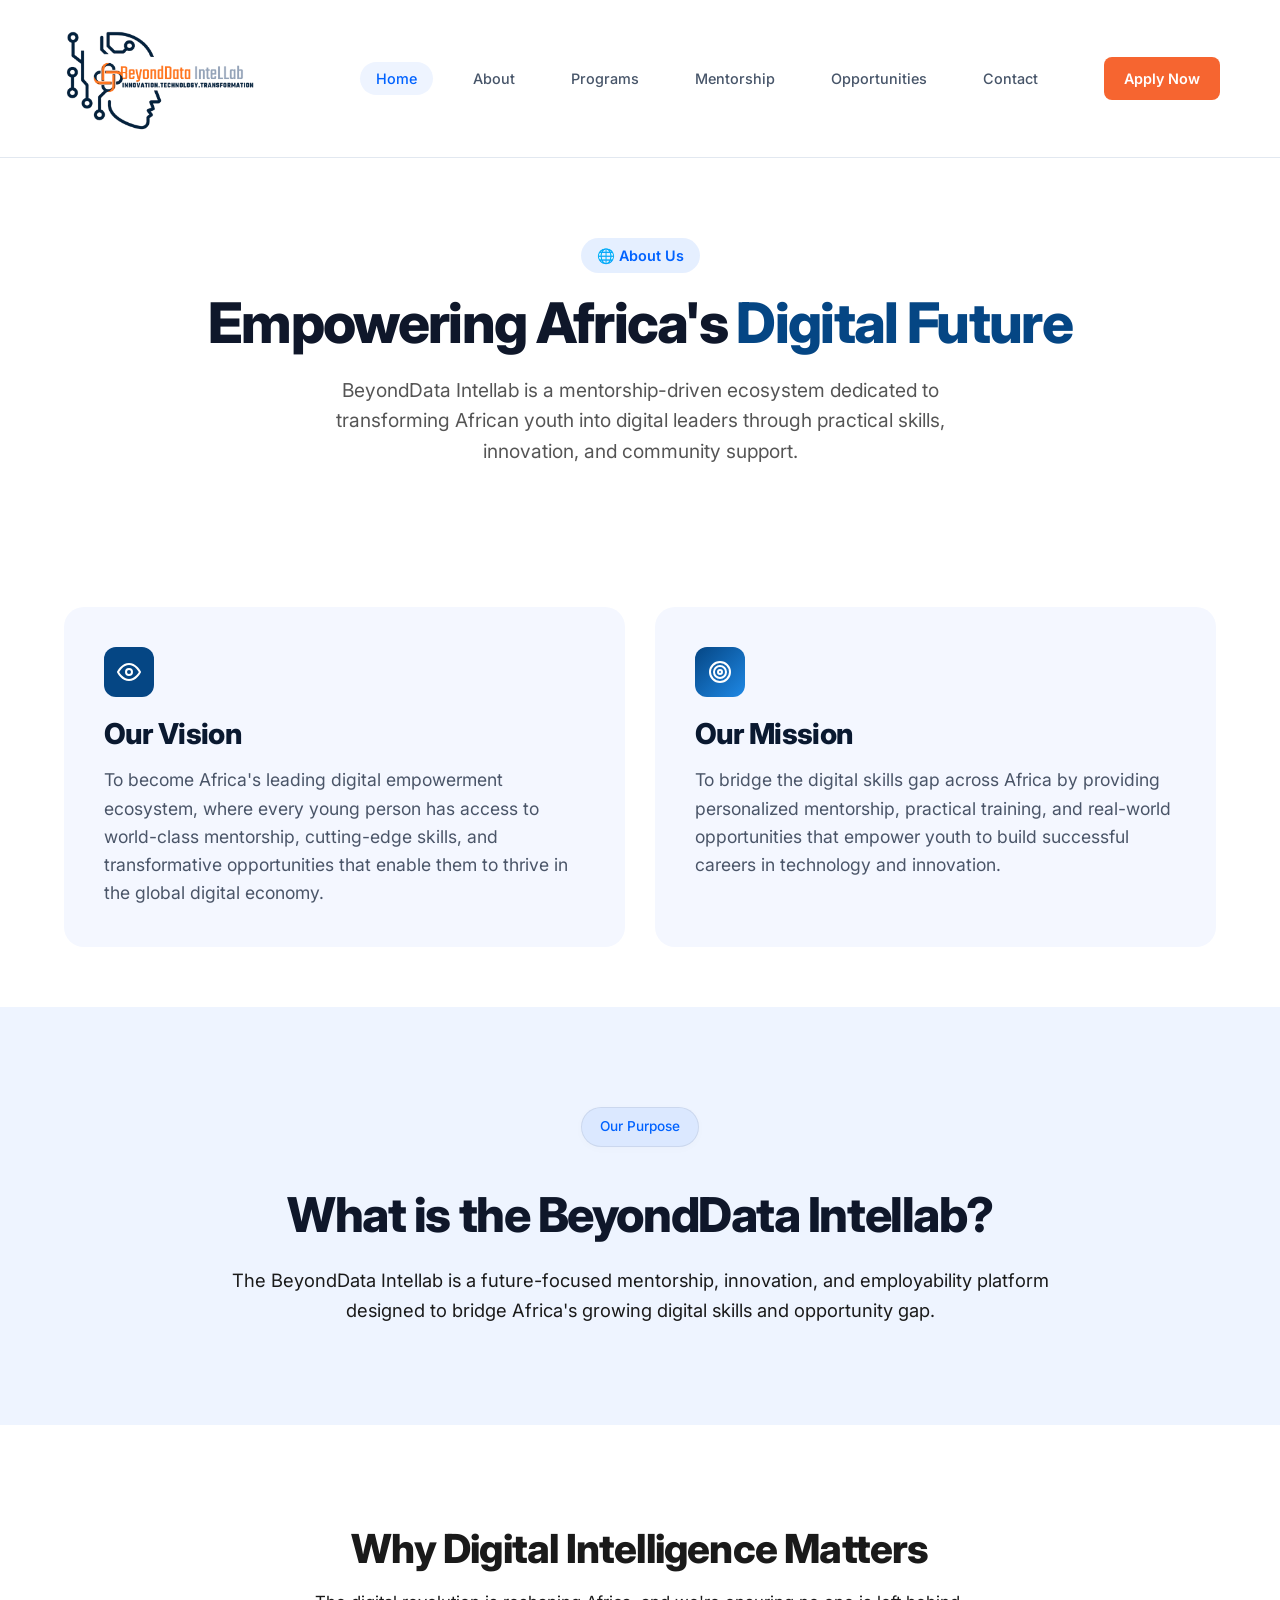
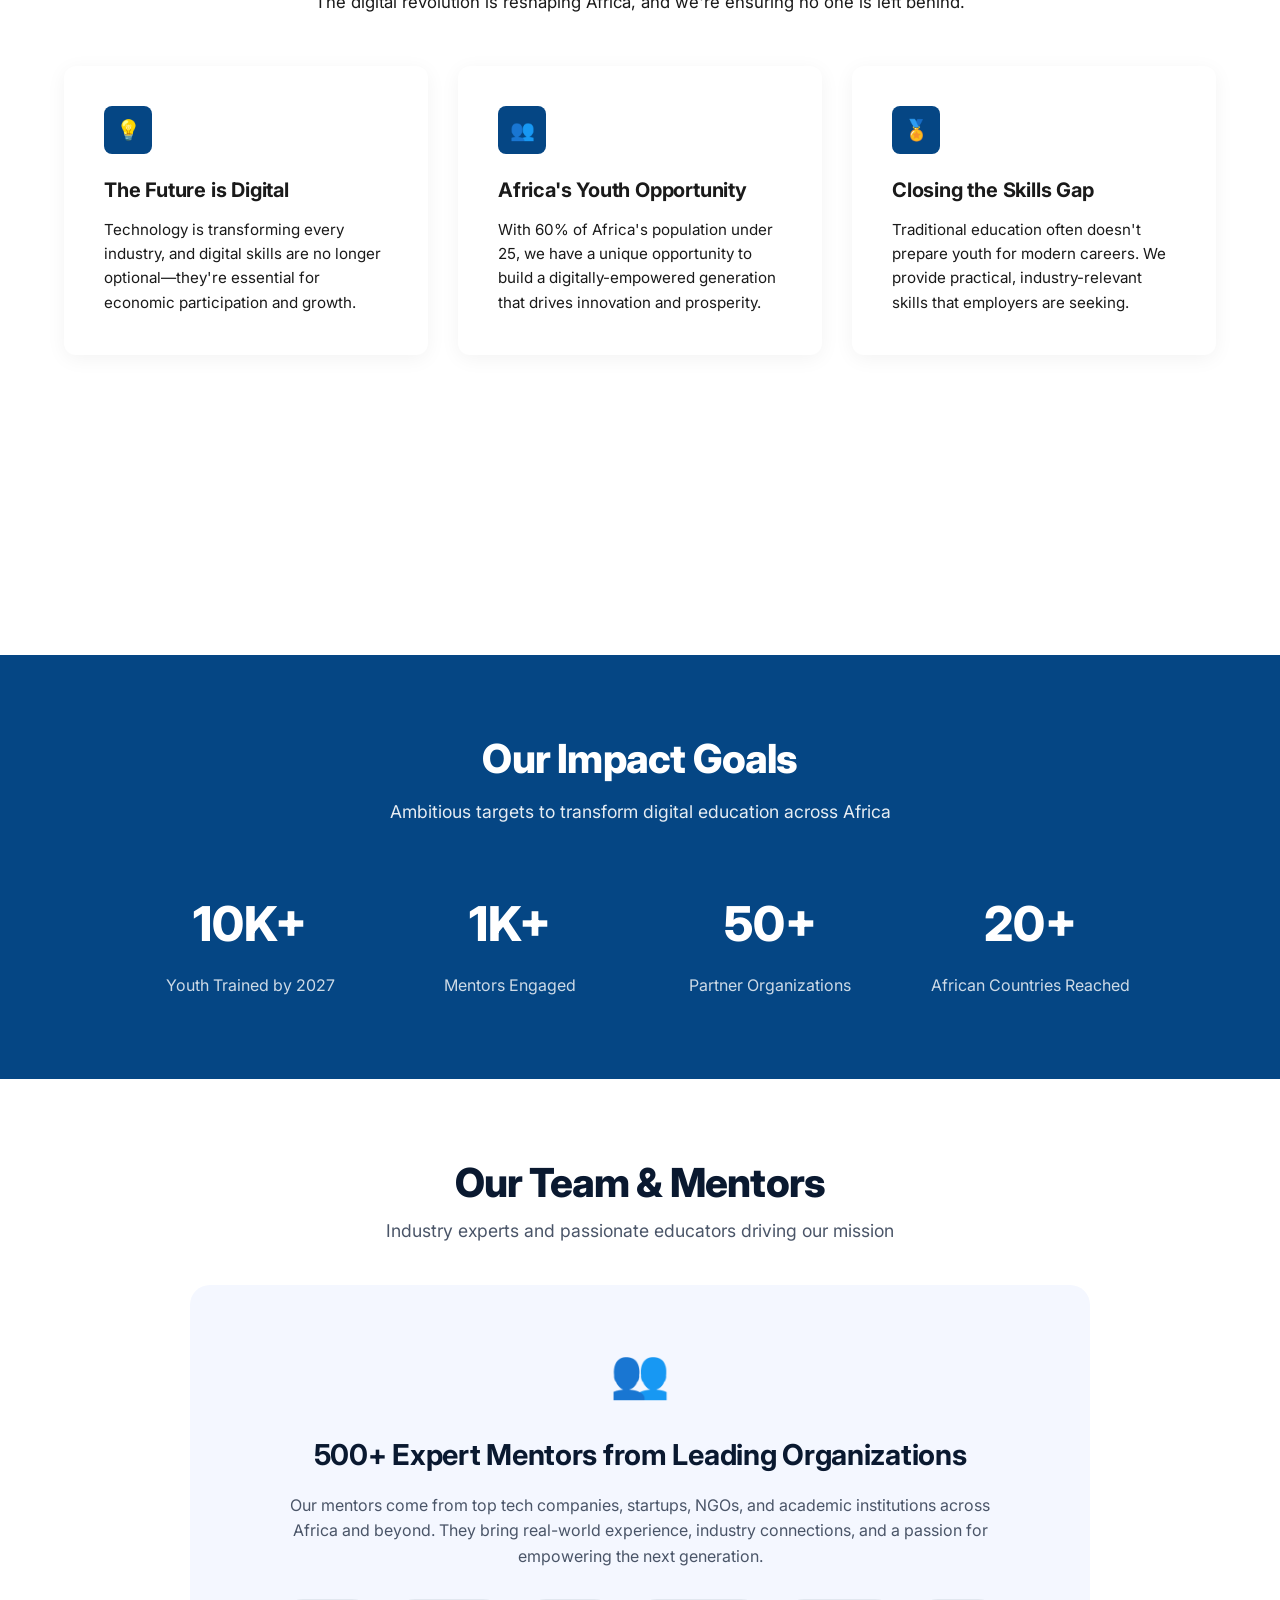
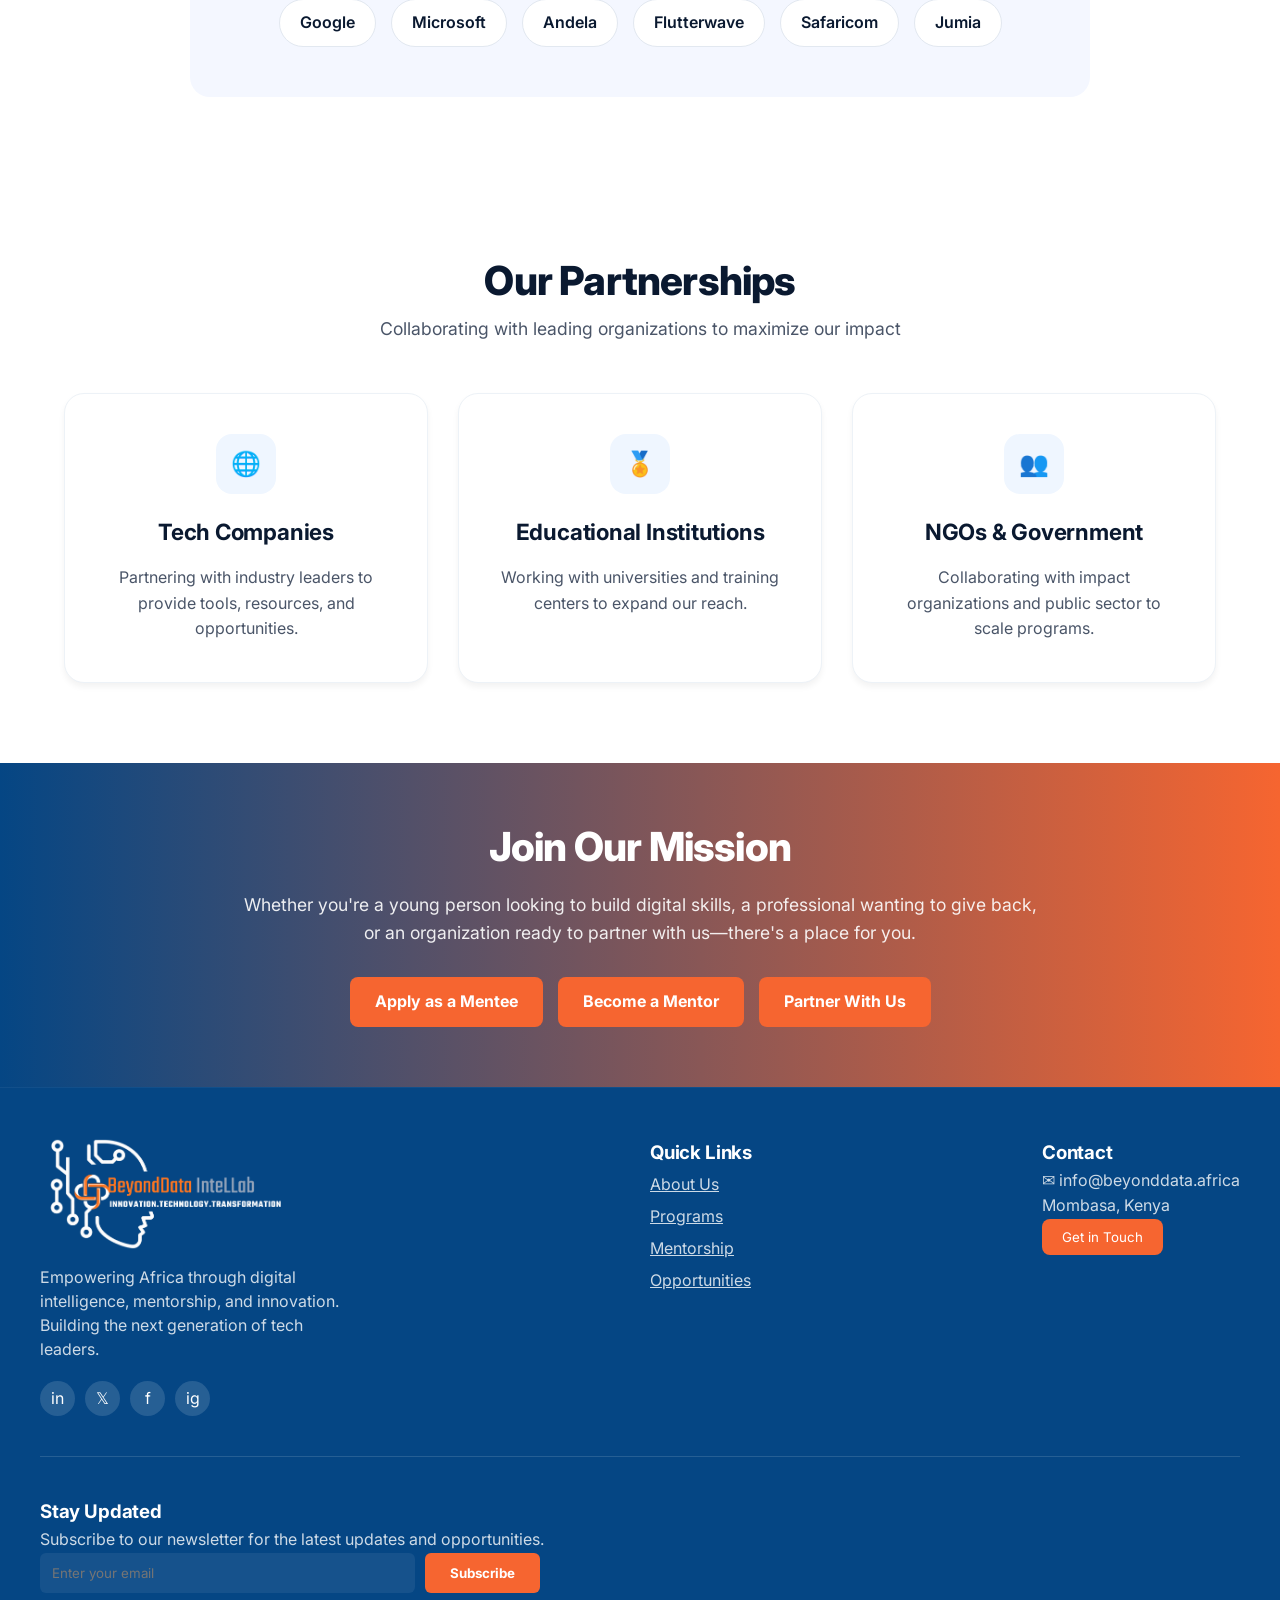
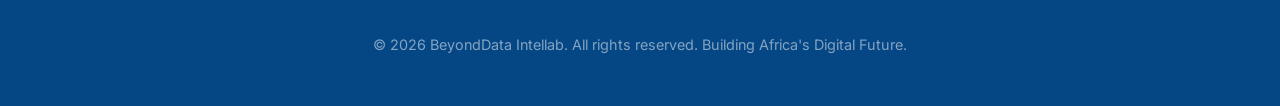
==== about.html @ 1d734f3d "Connecting the forms" ====
<!DOCTYPE html>
<html lang="en">
<head>
    <meta charset="UTF-8">
    <meta name="viewport" content="width=device-width, initial-scale=1.0">
    <title>About Us | BeyondData Intellab</title>
    <link href="https://fonts.googleapis.com/css2?family=Inter:wght@400;500;600;700;800&display=swap" rel="stylesheet">
    <link rel="stylesheet" href="styles.css" class="css">
    <style>
        /* ===== RESET ===== */
        *, *::before, *::after { box-sizing: border-box; }

        /* ===== NAVBAR ===== */
        .navbar {
            position: sticky;
            top: 0;
            z-index: 100;
            background: #fff;
            border-bottom: 1px solid #E2E8F0;
            padding: 16px 0;
        }
        .nav-container {
            display: flex;
            align-items: center;
            justify-content: space-between;
            gap: 16px;
            max-width: 1200px;
            margin: 0 auto;
            padding: 0 20px;
        }
        
        .nav-links {
            display: flex;
            list-style: none;
            gap: 24px;
            align-items: center;
            margin: 0;
            padding: 0;
        }
        .nav-links a {
            color: #475569;
            font-size: 0.9rem;
            font-weight: 500;
            text-decoration: none;
        }
        .nav-links a:hover, .nav-links a.active { color: #0062FF; }
        .btn-nav-apply {
            background: linear-gradient(to right, #ff7e5f, #feb47b);
            color: #fff;
            padding: 10px 20px;
            border-radius: 8px;
            font-weight: 600;
            font-size: 0.9rem;
            white-space: nowrap;
            text-decoration: none;
            flex-shrink: 0;
        }

        /* Hamburger */
        .hamburger {
            display: none;
            flex-direction: column;
            gap: 5px;
            cursor: pointer;
            background: none;
            border: none;
            padding: 4px;
        }
        .hamburger span {
            display: block;
            width: 24px;
            height: 2px;
            background: #0F172A;
            border-radius: 2px;
        }
        .mobile-menu {
            display: none;
            flex-direction: column;
            background: #fff;
            border-top: 1px solid #E2E8F0;
            padding: 16px 20px;
        }
        .mobile-menu.open { display: flex; }
        .mobile-menu a {
            color: #475569;
            font-size: 0.95rem;
            font-weight: 500;
            padding: 12px 0;
            border-bottom: 1px solid #F1F5F9;
            text-decoration: none;
        }
        .mobile-menu .mobile-apply {
            background: linear-gradient(to right, #ff7e5f, #feb47b);
            color: #fff;
            text-align: center;
            padding: 12px;
            border-radius: 8px;
            font-weight: 700;
            margin-top: 12px;
            border-bottom: none;
        }

        /* ===== NEWSLETTER ===== */
        .newsletter-row {
            display: flex;
            gap: 10px;
            max-width: 500px;
        }
        .newsletter-row input {
            flex: 1;
            padding: 12px;
            border-radius: 6px;
            border: none;
            background: #ffffff11;
            color: white;
            min-width: 0;
        }
        .newsletter-row button {
            background: linear-gradient(to right, #ff7e5f, #feb47b);
            border: none;
            padding: 12px 25px;
            border-radius: 6px;
            color: white;
            font-weight: bold;
            cursor: pointer;
            white-space: nowrap;
        }

        /* ===== CTA BUTTONS ===== */
        .cta-buttons {
            display: flex;
            justify-content: center;
            gap: 15px;
            flex-wrap: wrap;
        }
        .cta-buttons a {
            padding: 12px 25px;
            border-radius: 8px;
            text-decoration: none;
            font-weight: bold;
        }

        /* ===== PARTNER TAGS ===== */
        .partner-tags {
            display: flex;
            flex-wrap: wrap;
            gap: 15px;
            justify-content: center;
        }

        /* ===== RESPONSIVE ===== */
        @media (max-width: 768px) {
            /* Nav */
            .nav-links { display: none; }
            .btn-nav-apply { display: none; }
            .hamburger { display: flex; }

            /* Hero */
            section[style*="padding: 80px 20px"] {
                padding: 48px 20px !important;
            }

            /* Vision/Mission grid */
            .vm-grid {
                grid-template-columns: 1fr !important;
            }

            /* Why cards grid */
            .why-grid {
                grid-template-columns: 1fr !important;
            }

            /* Impact grid */
            .impact-grid {
                grid-template-columns: 1fr 1fr !important;
                gap: 24px !important;
            }

            /* Partnership grid */
            .partner-grid {
                grid-template-columns: 1fr !important;
            }

            /* CTA buttons */
            .cta-buttons {
                flex-direction: column;
                align-items: center;
            }
            .cta-buttons a {
                width: 100%;
                max-width: 300px;
                text-align: center;
            }

            /* Newsletter */
            .newsletter-row {
                flex-direction: column;
                max-width: 100%;
            }
            .newsletter-row input,
            .newsletter-row button {
                width: 100%;
            }

            /* Footer */
            .footer-inner {
                flex-direction: column !important;
            }

            /* Impact goal numbers */
            .impact-number {
                font-size: 2.2rem !important;
            }

            /* Section headings */
            h2.impact-heading {
                font-size: 2rem !important;
            }
        }

        @media (max-width: 480px) {
            .impact-grid {
                grid-template-columns: 1fr 1fr !important;
            }
            .impact-number {
                font-size: 1.8rem !important;
            }
        }
    </style>
</head>
<body style="font-family: 'Inter', sans-serif; margin: 0; color: #1a1a1a; background-color: #ffffff;">

    <nav class="navbar">
        <div class="nav-container">
            <a href="#" class="logo-block">
                <div class="logo-icon">
    <img src="Beyonddata intellab logo-Photoroom.png" alt="BeyondData Intellab Logo">
  </div>
            </a>
            <ul class="nav-links">
                <li><a href="index.html" class="active">Home</a></li>
                <li><a href="about.html">About</a></li>
                <li><a href="programs.html">Programs</a></li>
                <li><a href="mentorship.html">Mentorship</a></li>
                <li><a href="opportunities.html">Opportunities</a></li>
                <li><a href="contact.html">Contact</a></li>
            </ul>
            <a href="application.html" class="btn-nav-apply" style="background:#f66530">Apply Now</a>
            <button class="hamburger" id="hamburger" aria-label="Toggle menu">
                <span></span><span></span><span></span>
            </button>
        </div>
        <div class="mobile-menu" id="mobileMenu">
            <a href="index.html">Home</a>
            <a href="about.html">About</a>
            <a href="programs.html">Programs</a>
            <a href="mentorship.html">Mentorship</a>
            <a href="opportunities.html">Opportunities</a>
            <a href="contact.html">Contact</a>
            <a href="application.html" class="mobile-apply " style="background: #f66530; color: #FFFFFF;">Apply Now</a>
        </div>
    </nav>

    <section style="text-align: center; padding: 80px 20px; background: #ffffff;">
        <div style="display: inline-block; background: rgba(0, 98, 255, 0.1); color: #0062ff; padding: 6px 16px; border-radius: 50px; font-size: 0.9rem; font-weight: 600; margin-bottom: 20px;">
            🌐 About Us
        </div>  
        <h1 style="font-size: clamp(2.5rem, 6vw, 3.5rem); font-weight: 800; margin: 0 auto 20px auto; max-width: 900px; line-height: 1.1;">
            Empowering Africa's <span style="color: #054684;">Digital Future</span>
        </h1>
        <p style="max-width: 700px; margin: 0 auto; font-size: 1.2rem; color: #555; line-height: 1.6;">
            BeyondData Intellab is a mentorship-driven ecosystem dedicated to transforming African youth into digital leaders through practical skills, innovation, and community support.
        </p>
    </section>

    <section style="padding: 60px 5%; background-color: #ffffff;">
        <div class="vm-grid" style="display: grid; grid-template-columns: repeat(auto-fit, minmax(300px, 1fr)); gap: 30px; max-width: 1200px; margin: 0 auto;">
            
            <div style="background-color: #f4f7ff; padding: 40px; border-radius: 20px;">
                <div style="background-color: #054684; width: 50px; height: 50px; border-radius: 12px; display: flex; align-items: center; justify-content: center; margin-bottom: 20px;">
                    <svg width="24" height="24" viewBox="0 0 24 24" fill="none" stroke="white" stroke-width="2" stroke-linecap="round" stroke-linejoin="round"><path d="M1 12s4-8 11-8 11 8 11 8-4 8-11 8-11-8-11-8z"></path><circle cx="12" cy="12" r="3"></circle></svg>
                </div>
                <h2 style="font-size: 1.8rem; margin-bottom: 15px; color: #0a1930;">Our Vision</h2>
                <p style="color: #4a5568; line-height: 1.6; font-size: 1.1rem;">
                    To become Africa's leading digital empowerment ecosystem, where every young person has access to world-class mentorship, cutting-edge skills, and transformative opportunities that enable them to thrive in the global digital economy.
                </p>
            </div>

            <div style="background-color: #f4f7ff; padding: 40px; border-radius: 20px;">
                <div style="background: linear-gradient(135deg, #054684, #1e88e5); width: 50px; height: 50px; border-radius: 12px; display: flex; align-items: center; justify-content: center; margin-bottom: 20px;">
                    <svg width="24" height="24" viewBox="0 0 24 24" fill="none" stroke="white" stroke-width="2" stroke-linecap="round" stroke-linejoin="round"><circle cx="12" cy="12" r="10"></circle><circle cx="12" cy="12" r="6"></circle><circle cx="12" cy="12" r="2"></circle></svg>
                </div>
                <h2 style="font-size: 1.8rem; margin-bottom: 15px; color: #0a1930;">Our Mission</h2>
                <p style="color: #4a5568; line-height: 1.6; font-size: 1.1rem;">
                    To bridge the digital skills gap across Africa by providing personalized mentorship, practical training, and real-world opportunities that empower youth to build successful careers in technology and innovation.
                </p>
            </div>

        </div>
    </section>

    <section class="section-padding" style="background-color: var(--bg-light); text-align: center;">
        <div class="container">
            <span class="hero-badge" style="background: rgba(0, 98, 255, 0.08); color: var(--blue-tech);">Our Purpose</span>
            <h1 style="font-size: clamp(2rem, 5vw, 3rem); margin-top: 16px; margin-bottom: 24px; max-width: 900px; margin-left: auto; margin-right: auto;">
                What is the BeyondData Intellab?
            </h1>
            <p style="max-width: 820px; margin: 0 auto; font-size: 1.15rem; line-height: 1.6;">
                The BeyondData Intellab is a future-focused mentorship, innovation, and employability platform designed to bridge Africa's growing digital skills and opportunity gap.
            </p>
        </div>
    </section>

    <section class="section-padding why-digital-section" style="background-color: #ffffff; text-align: center;">
        <div class="container">
            <h2 class="why-digital-title" style="font-size: clamp(1.8rem, 4.5vw, 2.5rem); color: var(--dark-navy); margin-bottom: 16px;">Why Digital Intelligence Matters</h2>
            <p class="why-digital-subtitle" style="max-width: 700px; margin: 0 auto 50px auto; color: var(--gray-text); font-size: 1.05rem; line-height: 1.6;">
                The digital revolution is reshaping Africa, and we're ensuring no one is left behind.
            </p>

            <div class="why-grid" style="display: grid; grid-template-columns: repeat(auto-fit, minmax(280px, 1fr)); gap: 30px; justify-items: center;">
                
                <div class="why-card" style="background: #ffffff; padding: 40px; border-radius: 12px; box-shadow: 0 4px 20px rgba(0,0,0,0.05); text-align: left; max-width: 380px; width: 100%;">
                    <div class="icon-container" style="background: #054684; width: 48px; height: 48px; border-radius: 8px; display: flex; align-items: center; justify-content: center; margin-bottom: 20px;">
                        <span class="card-icon" style="color: #ffffff; font-size: 20px;">💡</span>
                    </div>
                    <h3 class="card-title" style="font-size: 1.25rem; color: var(--dark-navy); margin-bottom: 12px;">The Future is Digital</h3>
                    <p class="card-text" style="color: var(--gray-text); font-size: 0.95rem; line-height: 1.6; margin: 0;">
                        Technology is transforming every industry, and digital skills are no longer optional—they're essential for economic participation and growth.
                    </p>
                </div>

                <div class="why-card" style="background: #ffffff; padding: 40px; border-radius: 12px; box-shadow: 0 4px 20px rgba(0,0,0,0.05); text-align: left; max-width: 380px; width: 100%;">
                    <div class="icon-container" style="background:#054684; width: 48px; height: 48px; border-radius: 8px; display: flex; align-items: center; justify-content: center; margin-bottom: 20px;">
                        <span class="card-icon" style="color: #ffffff; font-size: 20px;">👥</span>
                    </div>
                    <h3 class="card-title" style="font-size: 1.25rem; color: var(--dark-navy); margin-bottom: 12px;">Africa's Youth Opportunity</h3>
                    <p class="card-text" style="color: var(--gray-text); font-size: 0.95rem; line-height: 1.6; margin: 0;">
                        With 60% of Africa's population under 25, we have a unique opportunity to build a digitally-empowered generation that drives innovation and prosperity.
                    </p>
                </div>

                <div class="why-card" style="background: #ffffff; padding: 40px; border-radius: 12px; box-shadow: 0 4px 20px rgba(0,0,0,0.05); text-align: left; max-width: 380px; width: 100%;">
                    <div class="icon-container" style="background:#054684; width: 48px; height: 48px; border-radius: 8px; display: flex; align-items: center; justify-content: center; margin-bottom: 20px;">
                        <span class="card-icon" style="color: #ffffff; font-size: 20px;">🏅</span>
                    </div>
                    <h3 class="card-title" style="font-size: 1.25rem; color: var(--dark-navy); margin-bottom: 12px;">Closing the Skills Gap</h3>
                    <p class="card-text" style="color: var(--gray-text); font-size: 0.95rem; line-height: 1.6; margin: 0;">
                        Traditional education often doesn't prepare youth for modern careers. We provide practical, industry-relevant skills that employers are seeking.
                    </p>
                </div>

            </div>
        </div>
    </section>

    <section class="section-padding">
        <div class="container grid-2">
        </div>
    </section>

    <section style="background-color: #054684; color: #ffffff; padding: 80px 5%; text-align: center;">
        <div style="max-width: 1000px; margin: 0 auto;">
            <h2 class="impact-heading" style="font-size: 2.5rem; margin-bottom: 15px; color: white;">Our Impact Goals</h2>
            <p style="font-size: 1.1rem; opacity: 0.9; margin-bottom: 60px;">Ambitious targets to transform digital education across Africa</p>
            <div class="impact-grid" style="display: grid; grid-template-columns: repeat(auto-fit, minmax(160px, 1fr)); gap: 40px;">
                <div>
                    <div class="impact-number" style="font-size: 3rem; font-weight: 800; margin-bottom: 10px;">10K+</div>
                    <div style="font-size: 1rem; opacity: 0.8;">Youth Trained by 2027</div>
                </div>
                <div>
                    <div class="impact-number" style="font-size: 3rem; font-weight: 800; margin-bottom: 10px;">1K+</div>
                    <div style="font-size: 1rem; opacity: 0.8;">Mentors Engaged</div>
                </div>
                <div>
                    <div class="impact-number" style="font-size: 3rem; font-weight: 800; margin-bottom: 10px;">50+</div>
                    <div style="font-size: 1rem; opacity: 0.8;">Partner Organizations</div>
                </div>
                <div>
                    <div class="impact-number" style="font-size: 3rem; font-weight: 800; margin-bottom: 10px;">20+</div>
                    <div style="font-size: 1rem; opacity: 0.8;">African Countries Reached</div>
                </div>
            </div>
        </div>
    </section>

    <section style="padding: 80px 5%; background-color: #ffffff; text-align: center;">
        <div style="max-width: 900px; margin: 0 auto;">
            <h2 style="font-size: 2.5rem; margin-bottom: 10px; color: #0a1930;">Our Team & Mentors</h2>
            <p style="font-size: 1.1rem; color: #4a5568; margin-bottom: 40px;">Industry experts and passionate educators driving our mission</p>
            <div style="background-color: #f4f7ff; padding: 50px 30px; border-radius: 20px;">
                <div style="font-size: 3rem; color: #054684; margin-bottom: 20px;">👥</div>
                <h3 style="font-size: 1.8rem; margin-bottom: 15px; color: #0a1930;">500+ Expert Mentors from Leading Organizations</h3>
                <p style="color: #4a5568; line-height: 1.6; margin-bottom: 30px; max-width: 700px; margin-left: auto; margin-right: auto;">
                    Our mentors come from top tech companies, startups, NGOs, and academic institutions across Africa and beyond. They bring real-world experience, industry connections, and a passion for empowering the next generation.
                </p>
                <div class="partner-tags">
                    <span style="background: white; padding: 10px 20px; border-radius: 50px; font-weight: 600; color: #0a1930; border: 1px solid #e2e8f0;">Google</span>
                    <span style="background: white; padding: 10px 20px; border-radius: 50px; font-weight: 600; color: #0a1930; border: 1px solid #e2e8f0;">Microsoft</span>
                    <span style="background: white; padding: 10px 20px; border-radius: 50px; font-weight: 600; color: #0a1930; border: 1px solid #e2e8f0;">Andela</span>
                    <span style="background: white; padding: 10px 20px; border-radius: 50px; font-weight: 600; color: #0a1930; border: 1px solid #e2e8f0;">Flutterwave</span>
                    <span style="background: white; padding: 10px 20px; border-radius: 50px; font-weight: 600; color: #0a1930; border: 1px solid #e2e8f0;">Safaricom</span>
                    <span style="background: white; padding: 10px 20px; border-radius: 50px; font-weight: 600; color: #0a1930; border: 1px solid #e2e8f0;">Jumia</span>
                </div>
            </div>
        </div>
    </section>

    <section style="padding: 80px 5%; background-color: #ffffff; text-align: center;">
        <div style="max-width: 1200px; margin: 0 auto;">
            <h2 style="font-size: 2.5rem; margin-bottom: 10px; color: #0a1930;">Our Partnerships</h2>
            <p style="font-size: 1.1rem; color: #4a5568; margin-bottom: 50px;">Collaborating with leading organizations to maximize our impact</p>
            <div class="partner-grid" style="display: grid; grid-template-columns: repeat(auto-fit, minmax(280px, 1fr)); gap: 30px;">
                <div style="background: #ffffff; padding: 40px; border-radius: 20px; border: 1px solid #edf2f7; box-shadow: 0 4px 6px rgba(0,0,0,0.05);">
                    <div style="background: #eff6ff; color: #054684; width: 60px; height: 60px; border-radius: 16px; display: flex; align-items: center; justify-content: center; margin: 0 auto 20px auto; font-size: 1.5rem;">🌐</div>
                    <h3 style="font-size: 1.4rem; margin-bottom: 15px; color: #0a1930;">Tech Companies</h3>
                    <p style="color: #4a5568; line-height: 1.6;">Partnering with industry leaders to provide tools, resources, and opportunities.</p>
                </div>
                <div style="background: #ffffff; padding: 40px; border-radius: 20px; border: 1px solid #edf2f7; box-shadow: 0 4px 6px rgba(0,0,0,0.05);">
                    <div style="background: #eff6ff; color: #054684; width: 60px; height: 60px; border-radius: 16px; display: flex; align-items: center; justify-content: center; margin: 0 auto 20px auto; font-size: 1.5rem;">🏅</div>
                    <h3 style="font-size: 1.4rem; margin-bottom: 15px; color: #0a1930;">Educational Institutions</h3>
                    <p style="color: #4a5568; line-height: 1.6;">Working with universities and training centers to expand our reach.</p>
                </div>
                <div style="background: #ffffff; padding: 40px; border-radius: 20px; border: 1px solid #edf2f7; box-shadow: 0 4px 6px rgba(0,0,0,0.05);">
                    <div style="background: #eff6ff; color: #054684         ; width: 60px; height: 60px; border-radius: 16px; display: flex; align-items: center; justify-content: center; margin: 0 auto 20px auto; font-size: 1.5rem;">👥</div>
                    <h3 style="font-size: 1.4rem; margin-bottom: 15px; color: #0a1930;">NGOs & Government</h3>
                    <p style="color: #4a5568; line-height: 1.6;">Collaborating with impact organizations and public sector to scale programs.</p>
                </div>
            </div>
        </div>
    </section>

    <section style="background: linear-gradient(90deg, #054684, #f66530); padding: 60px 20px; text-align: center; color: white; font-family: sans-serif;">
        <div style="max-width: 800px; margin: 0 auto;">
            <h2 style="font-size: 2.5rem; margin-bottom: 20px; color: white;">Join Our Mission</h2>
            <p style="font-size: 1.1rem; line-height: 1.6; margin-bottom: 30px; opacity: 0.9;">
                Whether you're a young person looking to build digital skills, a professional wanting to give back, or an organization ready to partner with us—there's a place for you.
            </p>
            <div class="cta-buttons">
                <a href="https://forms.gle/CD3dcRnz5wAHut1G7" style="background: #f66530; color: white;">Apply as a Mentee</a>
                <a href="https://forms.gle/5q41yEuo8DNPv3gZ9" style="background: #f66530; color: white;">Become a Mentor</a>
                <a href="#" style="background: #f66530; color: white;">Partner With Us</a>
            </div>
        </div>
    </section>

    <!-- FOOTER -->
    <footer style="background-color: #054684; color: white; padding: 50px 20px; font-family: sans-serif;">
        <div class="footer-inner" style="display: flex; flex-wrap: wrap; justify-content: space-between; max-width: 1200px; margin: 0 auto; gap: 40px;">
            <div style="flex: 1; min-width: 260px; max-width: 320px;">
                <div style="display: flex; align-items: center; gap: 10px; margin-bottom: 15px;">
                   <div class="logo-icon">
    <img src="25-Photoroom.png" alt="BeyondData Intellab Logo">
  </div>
                </div>
                <p style="opacity: 0.8; max-width: 300px; line-height: 1.5;">Empowering Africa through digital intelligence, mentorship, and innovation. Building the next generation of tech leaders.</p>
                <div style="display: flex; gap: 10px; margin-top: 20px;">
                    <div style="width: 35px; height: 35px; background: #ffffff22; border-radius: 50%; display: flex; align-items: center; justify-content: center;">in</div>
                    <div style="width: 35px; height: 35px; background: #ffffff22; border-radius: 50%; display: flex; align-items: center; justify-content: center;">𝕏</div>
                    <div style="width: 35px; height: 35px; background: #ffffff22; border-radius: 50%; display: flex; align-items: center; justify-content: center;">f</div>
                    <div style="width: 35px; height: 35px; background: #ffffff22; border-radius: 50%; display: flex; align-items: center; justify-content: center;">ig</div>
                </div>
            </div>
            <div>
                <h3 style="margin-top: 0; color: white;">Quick Links</h3>
                <ul style="list-style: none; padding: 0; opacity: 0.8; line-height: 2;">
                    <li><a href="about.html" style="color: white; text-decoration: underline;">About Us</a></li>
                    <li><a href="programs.html" style="color: white; text-decoration: underline;">Programs</a></li>
                    <li><a href="mentorship.html" style="color: white; text-decoration: underline;">Mentorship</a></li>
                    <li><a href="opportunities.html" style="color: white; text-decoration: underline;">Opportunities</a></li>
                </ul>
            </div>
            <div>
                <h3 style="margin-top: 0; color: white;">Contact</h3>
                <p style="opacity: 0.8;">✉ info@beyonddata.africa</p>
                <p style="opacity: 0.8;">Mombasa, Kenya</p>
                <button style="background: #f66530; color: white; border: none; padding: 10px 20px; border-radius: 8px; cursor: pointer;">Get in Touch</button>
            </div>
        </div>

        <div style="max-width: 1200px; margin: 40px auto 0; border-top: 1px solid #ffffff22; padding-top: 40px;">
            <h3 style="margin-top: 0; color: white;">Stay Updated</h3>
            <p style="opacity: 0.8;">Subscribe to our newsletter for the latest updates and opportunities.</p>
            <div class="newsletter-row">
                <input type="email" placeholder="Enter your email">
                <button style="background:#f66530">Subscribe</button>
            </div>
        </div>

        <div style="text-align: center; margin-top: 40px; opacity: 0.5; font-size: 0.9rem;">
            &copy; 2026 BeyondData Intellab. All rights reserved. Building Africa's Digital Future.
        </div>
    </footer>

    <script>
        const hamburger = document.getElementById('hamburger');
        const mobileMenu = document.getElementById('mobileMenu');
        hamburger.addEventListener('click', () => {
            mobileMenu.classList.toggle('open');
        });
    </script>

</body>
</html>
---- styles.css ----
/* ==========================================================================
   DESIGN SYSTEM & VARIABLES
   ========================================================================== */
:root {
    --bg-dark: #0B132B;
    --blue-corp: #185FA5;
    --blue-tech: #0062FF;
    --white: #FFFFFF;
    --bg-light: #EEF4FF;
    --text-heading: #0F172A;
    --text-body: #475569;
    --accent-orange: #F97316;
    --accent-hover: #EA580C;
    --gradient-warm: linear-gradient(135deg, #FB923C 0%, #E11D48 100%);
    --shadow-soft: 0 10px 30px rgba(15, 23, 42, 0.04);
    --shadow-card: 0 20px 40px rgba(0, 98, 255, 0.06);
    --border-radius: 16px;
    --transition: all 0.3s cubic-bezier(0.16, 1, 0.3, 1);
}

/* ==========================================================================
   BASE RESET & UTILITIES
   ========================================================================== */
* {
    margin: 0;
    padding: 0;
    box-sizing: border-box;
    font-family: 'Inter', -apple-system, BlinkMacSystemFont, "Segoe UI", Roboto, sans-serif;
}

body {
    background-color: var(--white);
    color: var(--text-body);
    line-height: 1.6;
    -webkit-font-smoothing: antialiased;
    overflow-x: hidden;
}

.container {
    width: 100%;
    max-width: 1200px;
    margin: 0 auto;
    padding: 0 24px;
}

.section-padding {
    padding: clamp(60px, 8vw, 100px) 0;
}

/* Responsive Grids */
.grid-2 {
    display: grid;
    grid-template-columns: repeat(2, 1fr);
    gap: 40px;
    align-items: center;
}

.grid-3 {
    display: grid;
    grid-template-columns: repeat(3, 1fr);
    gap: 24px;
}

.grid-4 {
    display: grid;
    grid-template-columns: repeat(4, 1fr);
    gap: 20px;
}

@media (max-width: 968px) {
    .grid-2, .grid-3 {
        grid-template-columns: 1fr;
        gap: 32px;
    }
}

@media (max-width: 768px) {
    .grid-4 {
        grid-template-columns: repeat(2, 1fr);
        gap: 16px;
    }
}

@media (max-width: 480px) {
    .grid-4 {
        grid-template-columns: 1fr;
    }
}

/* Typography Scale */
h1 {
    font-size: clamp(2.25rem, 5vw, 3.5rem);
    font-weight: 800;
    color: var(--text-heading);
    line-height: 1.15;
    letter-spacing: -0.03em;
    margin-bottom: 24px;
}

h2 {
    font-size: clamp(1.75rem, 4vw, 2.5rem);
    font-weight: 800;
    color: var(--text-heading);
    line-height: 1.2;
    letter-spacing: -0.02em;
}

h3 {
    color: var(--text-heading);
    font-weight: 700;
    letter-spacing: -0.01em;
}

.section-title {
    font-size: clamp(2rem, 4vw, 2.75rem);
    font-weight: 800;
    text-align: center;
    margin-bottom: 16px;
    color: var(--text-heading);
    letter-spacing: -0.02em;
}

.section-subtitle {
    font-size: 1.125rem;
    color: var(--text-body);
    text-align: center;
    max-width: 700px;
    margin: 0 auto 60px auto;
    line-height: 1.6;
}

/* ==========================================================================
   NAVIGATIONBAR & HAMBURGER LAYOUT
   ========================================================================== */
.navbar {
    position: sticky;
    top: 0;
    background: rgba(255, 255, 255, 0.9);
    backdrop-filter: blur(12px);
    -webkit-backdrop-filter: blur(12px);
    border-bottom: 1px solid rgba(15, 23, 42, 0.05);
    z-index: 1000;
    padding: 16px 0;
    transition: var(--transition);
}

.nav-container {
    display: flex;
    justify-content: space-between;
    align-items: center;
}

.logo-block {
    display: flex;
    align-items: center;
    gap: 2px;
    text-decoration: none;
    z-index: 1002;
}

.logo-block {
    display: inline-block;
    text-decoration: none;
    transition: opacity 0.3s ease;
  }

  .logo-block:hover {
    opacity: 0.8;
  }

  .logo-icon img {
    max-width: 100%;
    height: auto;      /* Keeps the aspect ratio perfect */
    width: 250px;      /* Adjust as needed for your header */
    display: block;
  }

  /* Responsive adjustment for mobile */
  @media (max-width: 768px) {
    .logo-icon img {
      width: 200px;    /* Slightly smaller on mobile */
    }
  }

.nav-links {
    display: flex;
    gap: 8px;
    list-style: none;
}

.nav-links a {
    text-decoration: none;
    color: #64748B;
    font-weight: 500;
    font-size: 0.95rem;
    transition: var(--transition);
    padding: 8px 16px;
    border-radius: 30px;
}

.nav-links a:hover, .nav-links a.active {
    color: var(--blue-tech);
    background-color: var(--bg-light);
}

.menu-toggle {
    display: none;
    background: none;
    border: none;
    cursor: pointer;
    z-index: 1002;
    padding: 8px;
}

.menu-toggle span {
    display: block;
    width: 24px;
    height: 2px;
    background: var(--text-heading);
    margin: 5px auto;
    transition: var(--transition);
}

@media (max-width: 968px) {
    .nav-links {
        position: fixed;
        top: 0;
        right: -100%;
        width: 80%;
        max-width: 300px;
        height: 100vh;
        background: var(--white);
        box-shadow: -10px 0 30px rgba(0,0,0,0.05);
        flex-direction: column;
        justify-content: flex-start;
        padding: 100px 24px 40px 24px;
        gap: 12px;
        transition: right 0.4s cubic-bezier(0.16, 1, 0.3, 1);
        z-index: 1001;
    }

    .nav-links.active {
        right: 0;
    }

    .menu-toggle {
        display: block;
    }

    .menu-toggle.active span:nth-child(1) {
        transform: translateY(7px) rotate(45deg);
    }

    .menu-toggle.active span:nth-child(2) {
        opacity: 0;
    }

    .menu-toggle.active span:nth-child(3) {
        transform: translateY(-7px) rotate(-45deg);
    }

    .nav-actions {
        display: none;
    }
}

.menu-overlay {
    display: none;
    position: fixed;
    top: 0;
    left: 0;
    width: 100%;
    height: 100%;
    background: rgba(15, 23, 42, 0.4);
    backdrop-filter: blur(4px);
    z-index: 1000;
}

.menu-overlay.active {
    display: block;
}

/* ==========================================================================
   BUTTONS & BADGES
   ========================================================================== */
.btn {
    display: inline-flex;
    align-items: center;
    justify-content: center;
    padding: 14px 28px;
    border-radius: 30px;
    font-weight: 600;
    text-decoration: none;
    transition: var(--transition);
    cursor: pointer;
    font-size: 0.95rem;
    text-align: center;
}

.btn-pill-gradient {
    background: var(--gradient-warm);
    color: var(--white);
    border: none;
}

.btn-pill-gradient:hover {
    transform: translateY(-2px);
    box-shadow: 0 8px 20px rgba(225, 29, 72, 0.2);
}

.btn-pill-white {
    background: var(--white);
    color: var(--text-heading);
    border: 1px solid rgba(15, 23, 42, 0.08);
    box-shadow: 0 2px 8px rgba(15, 23, 42, 0.04);
}

.btn-pill-white:hover {
    background: var(--bg-light);
    transform: translateY(-2px);
}

.btn-pill-outline {
    background: transparent;
    color: #1E40AF;
    border: 2px solid #2563EB;
}

.btn-pill-outline:hover {
    background: rgba(37, 99, 243, 0.05);
    transform: translateY(-2px);
}

.btn-nav-apply {
    background: var(--gradient-warm);
    color: var(--white);
    padding: 10px 20px;
    border-radius: 8px;
    text-decoration: none;
    font-weight: 600;
    font-size: 0.9rem;
    transition: var(--transition);
    cursor: pointer;
}

.btn-nav-apply:hover {
    opacity: 0.95;
    transform: translateY(-1px);
}

.hero-badge {
    display: inline-flex;
    align-items: center;
    gap: 8px;
    padding: 8px 18px;
    background: var(--white);
    border: 1px solid rgba(15, 23, 42, 0.08);
    border-radius: 30px;
    color: #475569;
    font-size: 0.85rem;
    font-weight: 500;
    box-shadow: 0 2px 10px rgba(0,0,0,0.02);
    margin-bottom: 24px;
}

.hero-badge span {
    color: var(--blue-tech);
    font-size: 1.1rem;
}

.hero-button-group {
    display: flex;
    gap: 12px;
    justify-content: center;
    flex-wrap: wrap;
    margin-bottom: 32px;
}

@media (max-width: 480px) {
    .hero-button-group {
        flex-direction: column;
        width: 100%;
        max-width: 320px;
        margin-left: auto;
        margin-right: auto;
    }
    .hero-button-group .btn {
        width: 100%;
    }
}

/* ==========================================================================
   CARDS FRAMEWORK
   ========================================================================== */
.card {
    background: var(--white);
    border: 1px solid rgba(15, 23, 42, 0.05);
    border-radius: var(--border-radius);
    padding: 32px;
    box-shadow: var(--shadow-soft);
    transition: var(--transition);
}

.card:hover {
    transform: translateY(-4px);
    box-shadow: var(--shadow-card);
}

.pillar-card {
    background: var(--white);
    border: 1px solid #E2E8F0;
    border-radius: var(--border-radius);
    padding: 32px;
    box-shadow: var(--shadow-soft);
    transition: var(--transition);
    display: flex;
    flex-direction: column;
    align-items: flex-start;
    text-align: left;
}

.pillar-card:hover {
    transform: translateY(-4px);
    box-shadow: var(--shadow-card);
    border-color: #CBD5E1;
}

.pillar-icon-box {
    width: 48px;
    height: 48px;
    border-radius: 12px;
    display: flex;
    align-items: center;
    justify-content: center;
    font-size: 1.35rem;
    color: var(--white);
    margin-bottom: 24px;
}

.pillar-card h3 {
    font-size: 1.25rem;
    font-weight: 700;
    color: #0F172A;
    margin-bottom: 12px;
}

.pillar-card p {
    font-size: 0.925rem;
    color: #475569;
    line-height: 1.6;
}

/* Stat Cards */
.stat-container-grid {
    display: grid;
    grid-template-columns: repeat(4, 1fr);
    gap: 20px;
    margin-top: 60px;
}

@media (max-width: 768px) {
    .stat-container-grid {
        grid-template-columns: repeat(2, 1fr);
        gap: 16px;
    }
}

@media (max-width: 480px) {
    .stat-container-grid {
        grid-template-columns: 1fr;
    }
}

.stat-metric-card {
    background: var(--white);
    border: 1px solid rgba(15, 23, 42, 0.04);
    border-radius: 16px;
    padding: 24px;
    box-shadow: 0 4px 20px rgba(0, 0, 0, 0.02);
    text-align: center;
}

.stat-number {
    font-size: clamp(1.75rem, 4vw, 2.25rem);
    font-weight: 800;
    color: #0062FF;
    margin-bottom: 4px;
}

.stat-label {
    font-size: 0.85rem;
    color: #64748B;
    font-weight: 600;
}

/* Form Styles */
.form-card {
    background: var(--white);
    border: 1px solid rgba(15, 23, 42, 0.06);
    border-radius: 16px;
    padding: 40px;
    box-shadow: var(--shadow-card);
    max-width: 640px;
    margin: 0 auto;
}

.form-group {
    margin-bottom: 24px;
    text-align: left;
}

.form-group label {
    display: block;
    margin-bottom: 8px;
    font-weight: 600;
    color: var(--text-heading);
    font-size: 0.9rem;
}

.form-control {
    width: 100%;
    padding: 14px;
    border: 1px solid rgba(15, 23, 42, 0.12);
    border-radius: 8px;
    outline: none;
    background: #fff;
    font-size: 1rem;
    transition: var(--transition);
}

.form-control:focus {
    border-color: var(--blue-tech);
    box-shadow: 0 0 0 4px rgba(0, 98, 255, 0.08);
}

/* Footer layout */
footer {
    background: #0F172A;
    color: #94A3B8;
    padding: 80px 0 40px 0;
    border-top: 1px solid rgba(255, 255, 255, 0.05);
}

.footer-grid {
    display: grid;
    grid-template-columns: 2.5fr repeat(3, 1fr);
    gap: 48px;
    margin-bottom: 60px;
}

@media (max-width: 968px) {
    .footer-grid {
        grid-template-columns: 1fr;
        gap: 40px;
    }
}

.footer-links {
    list-style: none;
}

.footer-links li {
    margin-bottom: 14px;
}

.footer-links a {
    color: #94A3B8;
    text-decoration: none;
    transition: var(--transition);
}

.footer-links a:hover {
    color: var(--accent-orange);
}

.footer-bottom {
    border-top: 1px solid rgba(255, 255, 255, 0.08);
    padding-top: 40px;
    display: flex;
    justify-content: space-between;
    align-items: center;
    font-size: 0.9rem;
}

@media (max-width: 576px) {
    .footer-bottom {
        flex-direction: column;
        gap: 16px;
        text-align: center;
    }
}
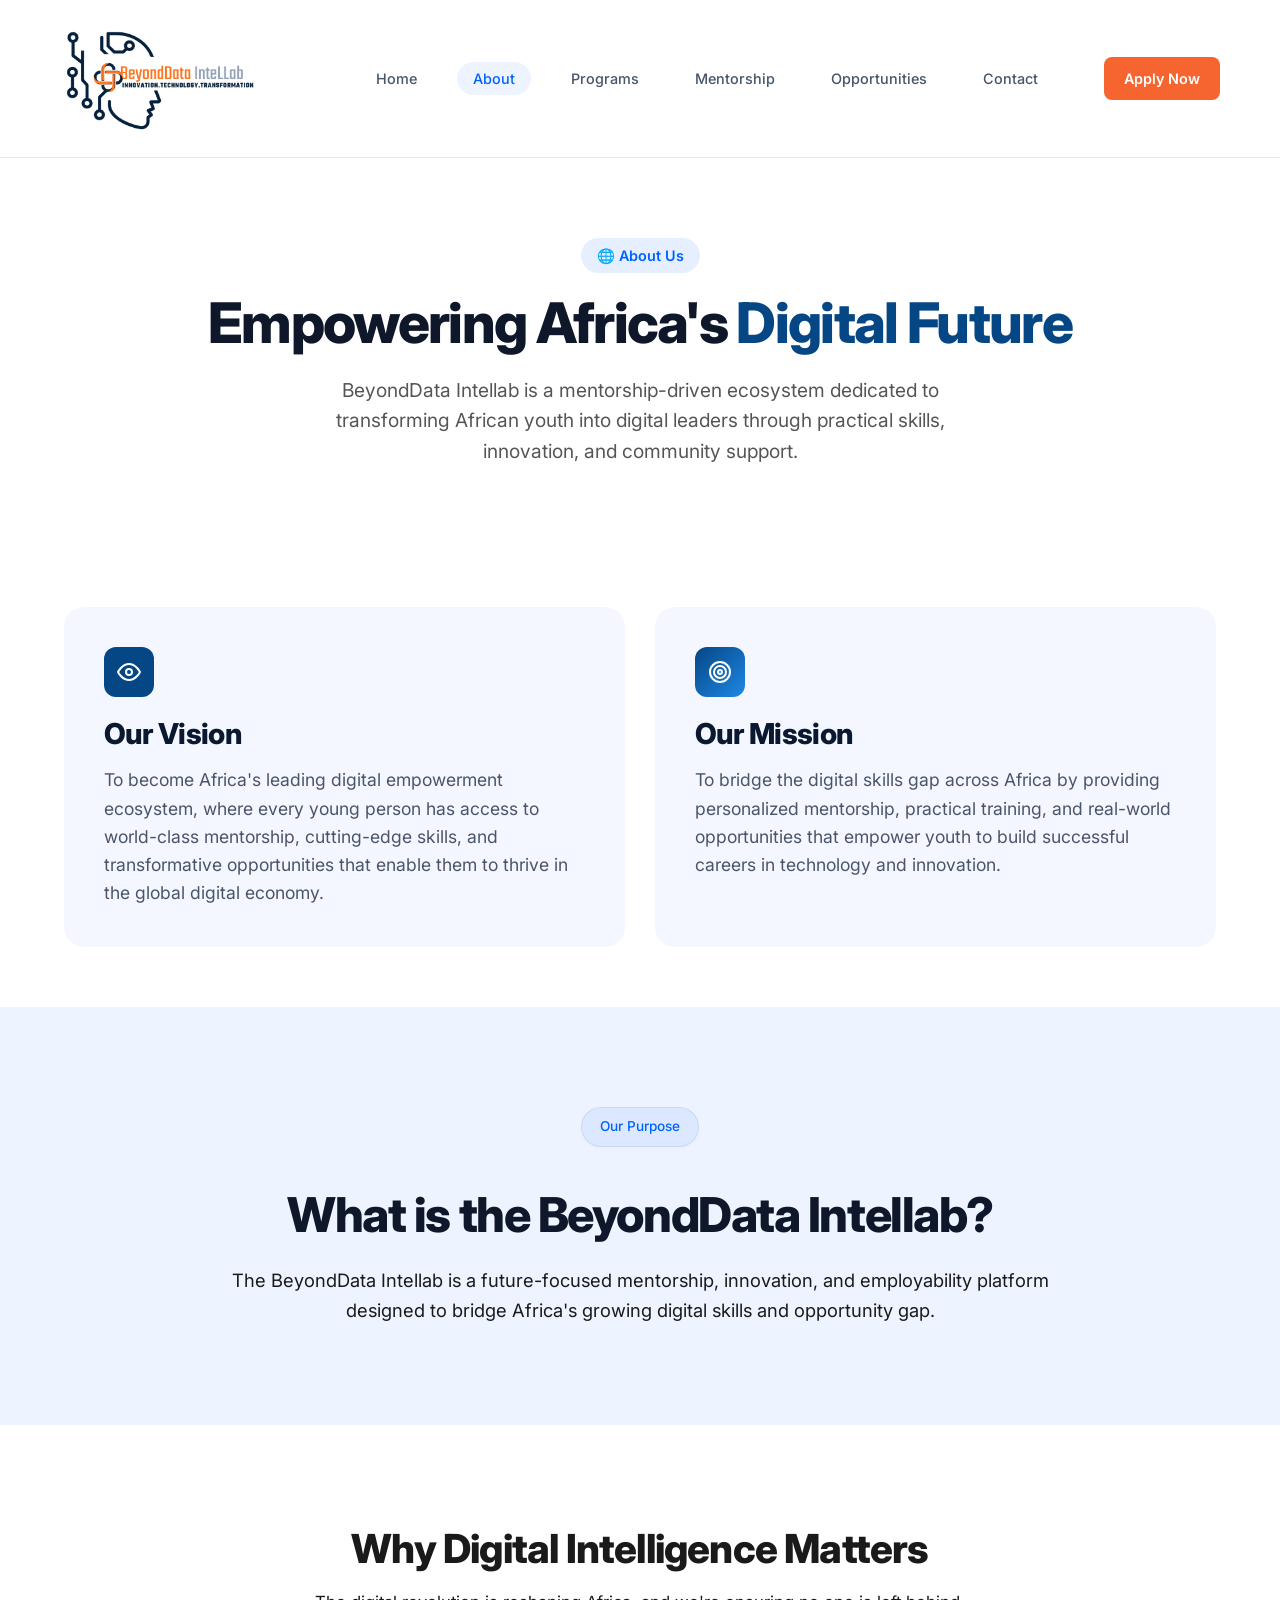
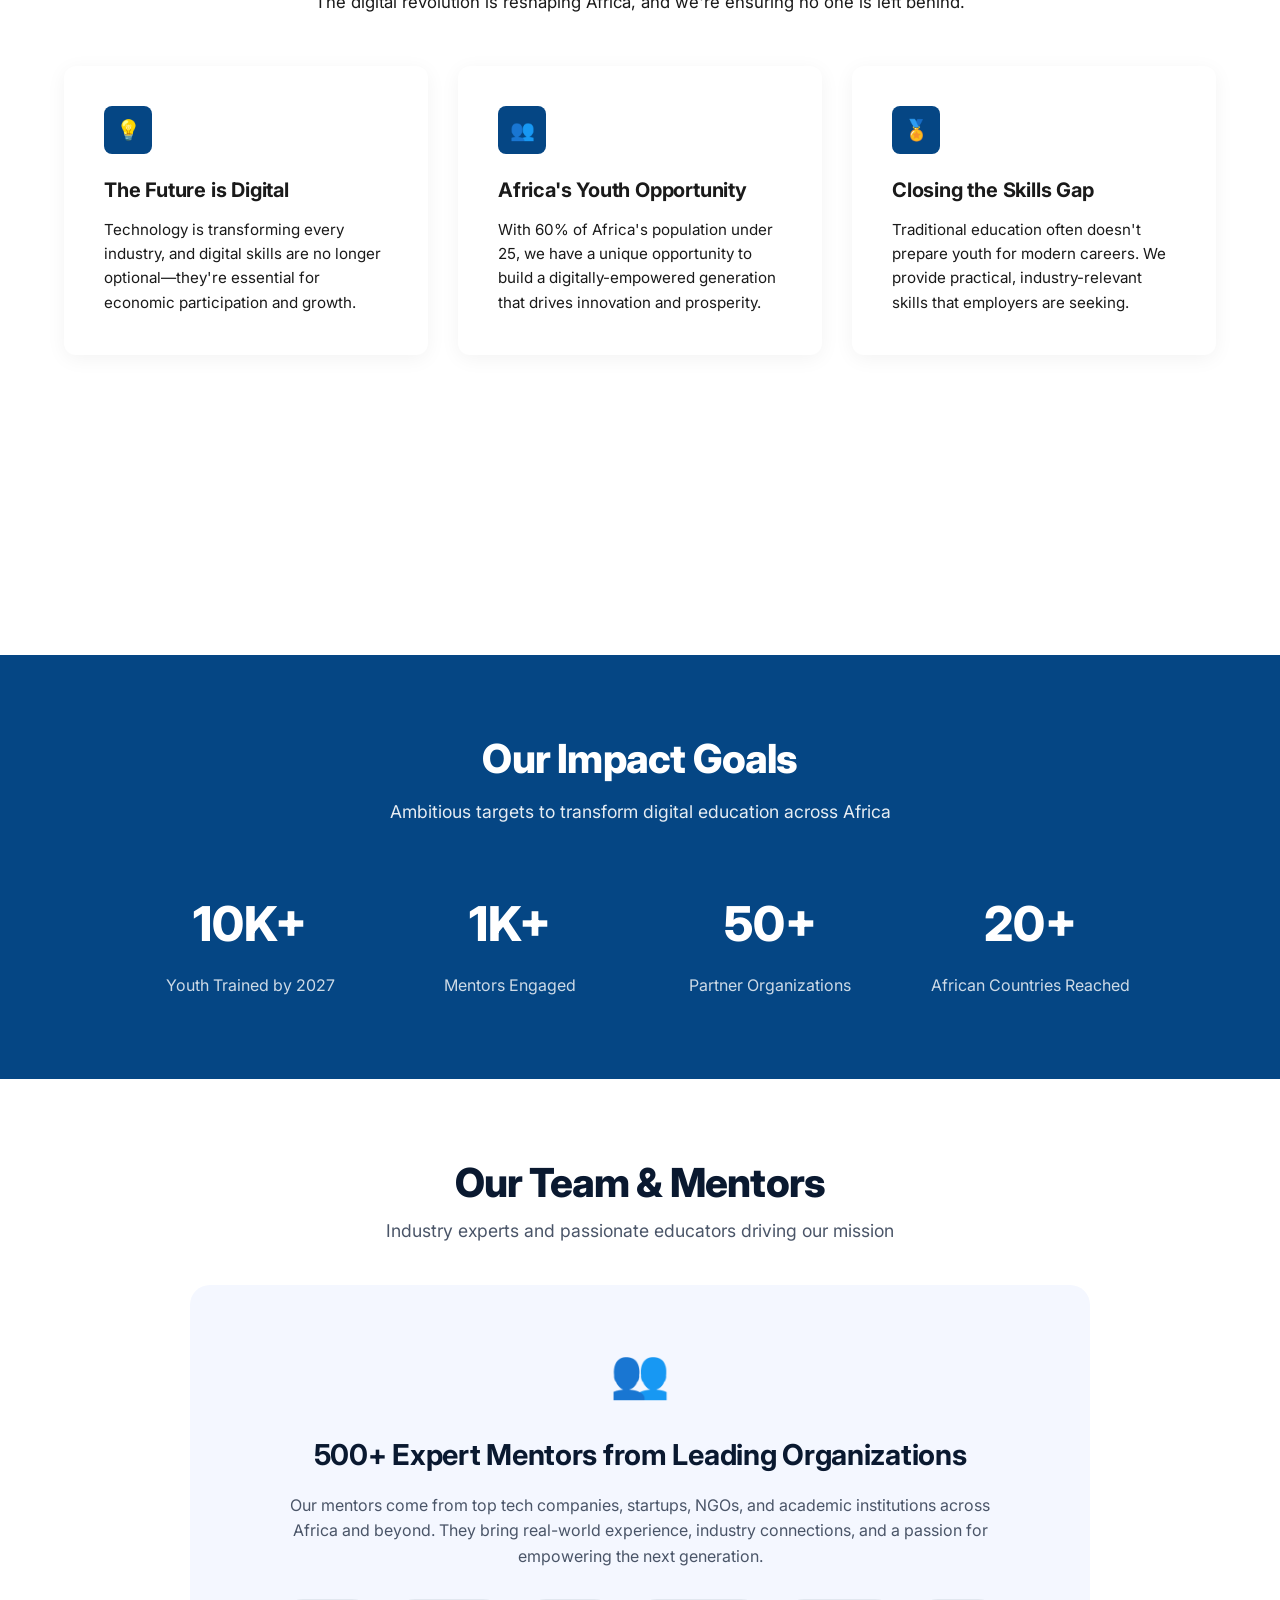
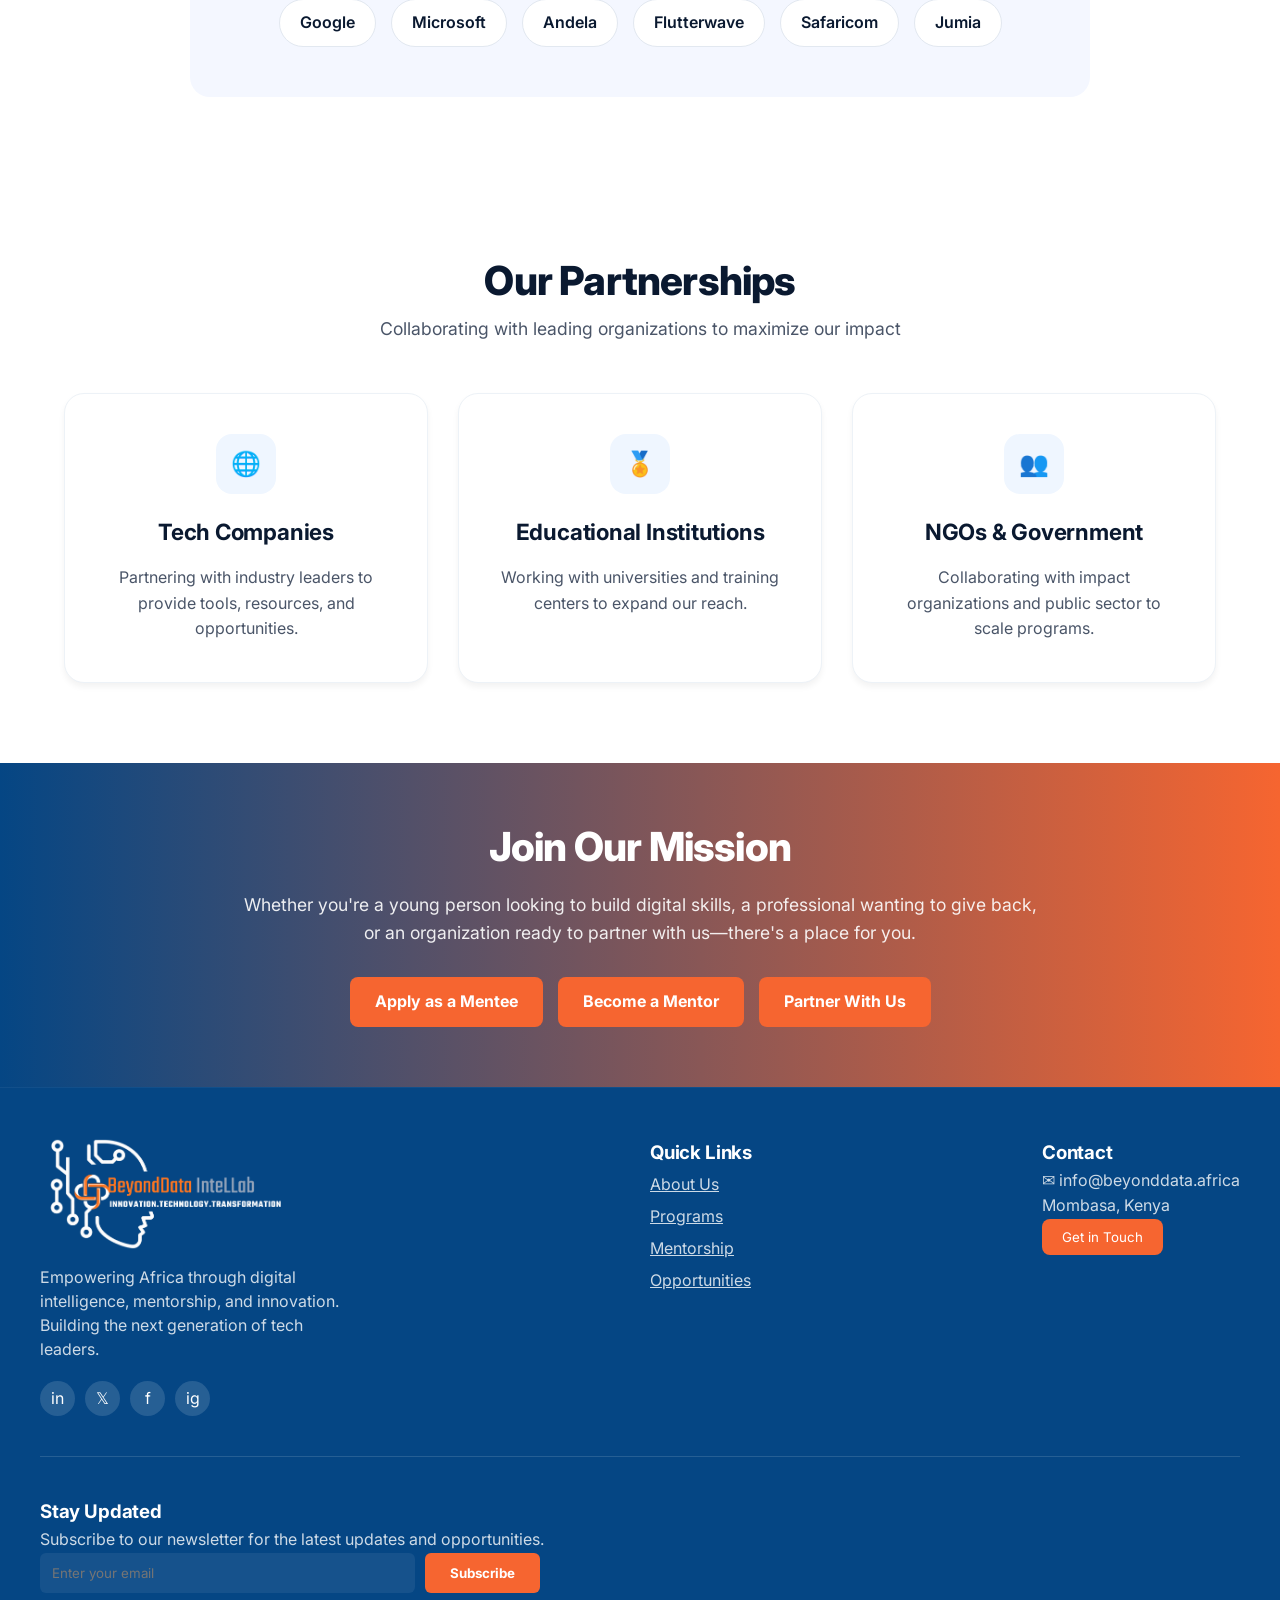
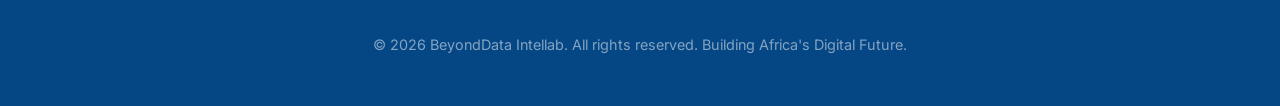
==== commit 634e3a1d: "Connecting the forms" ====
--- a/about.html
+++ b/about.html
@@ -238,8 +238,8 @@
   </div>
             </a>
             <ul class="nav-links">
-                <li><a href="index.html" class="active">Home</a></li>
-                <li><a href="about.html">About</a></li>
+                <li><a href="index.html" >Home</a></li>
+                <li><a href="about.html" class="active">About</a></li>
                 <li><a href="programs.html">Programs</a></li>
                 <li><a href="mentorship.html">Mentorship</a></li>
                 <li><a href="opportunities.html">Opportunities</a></li>
@@ -252,7 +252,7 @@
         </div>
         <div class="mobile-menu" id="mobileMenu">
             <a href="index.html">Home</a>
-            <a href="about.html">About</a>
+            <a href="about.html" class="active">About</a>
             <a href="programs.html">Programs</a>
             <a href="mentorship.html">Mentorship</a>
             <a href="opportunities.html">Opportunities</a>
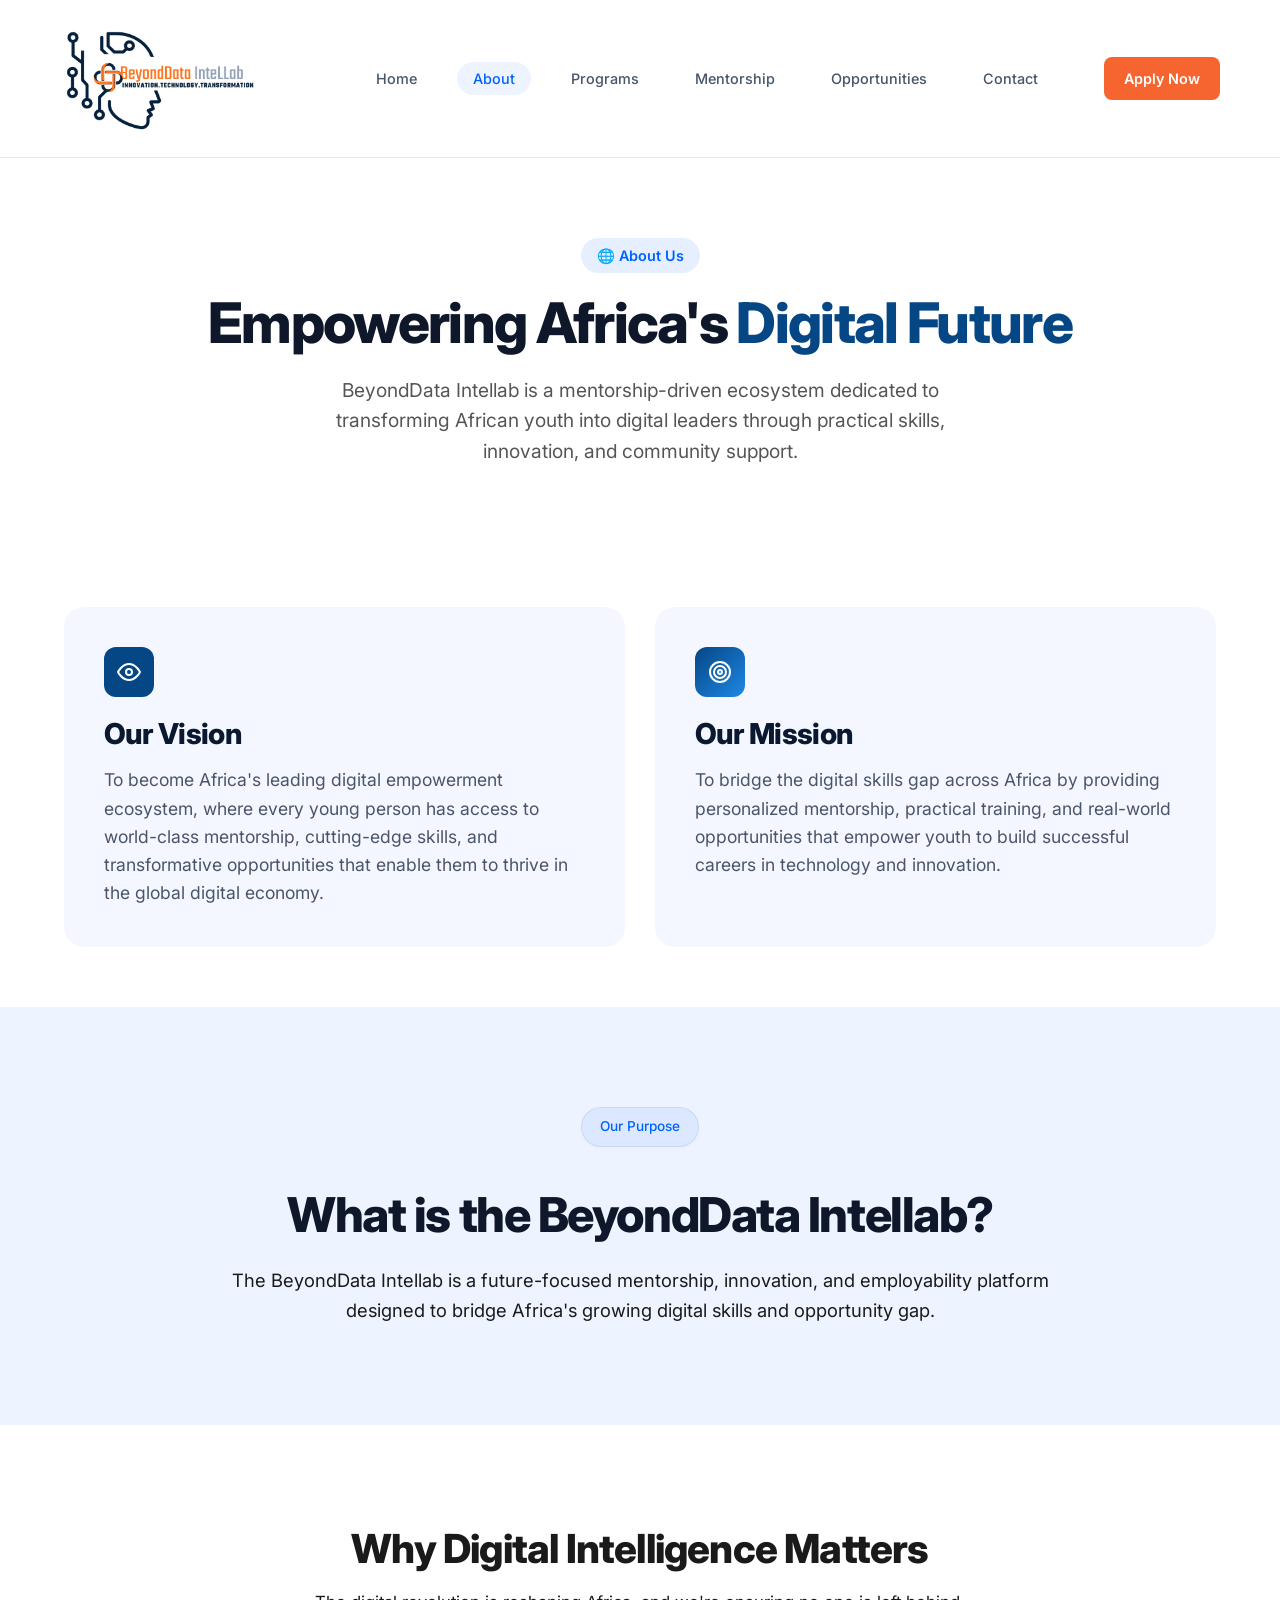
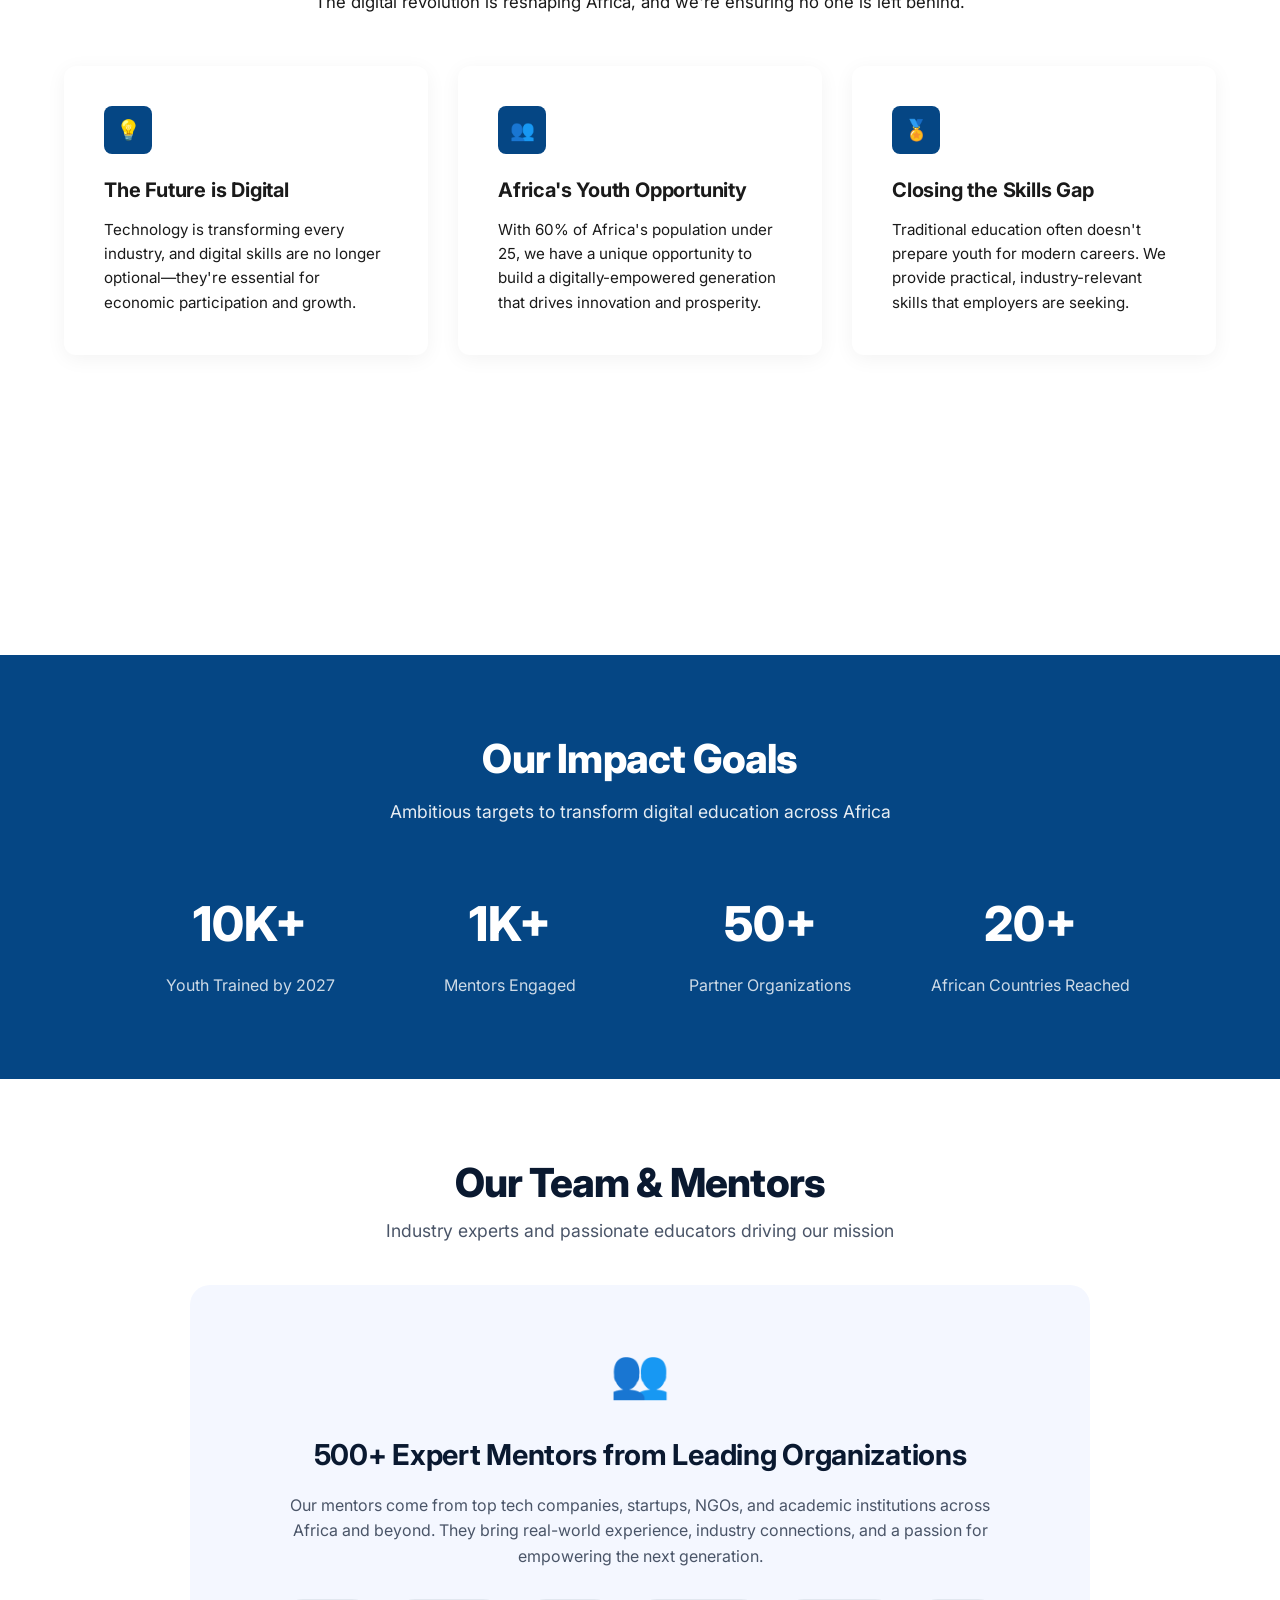
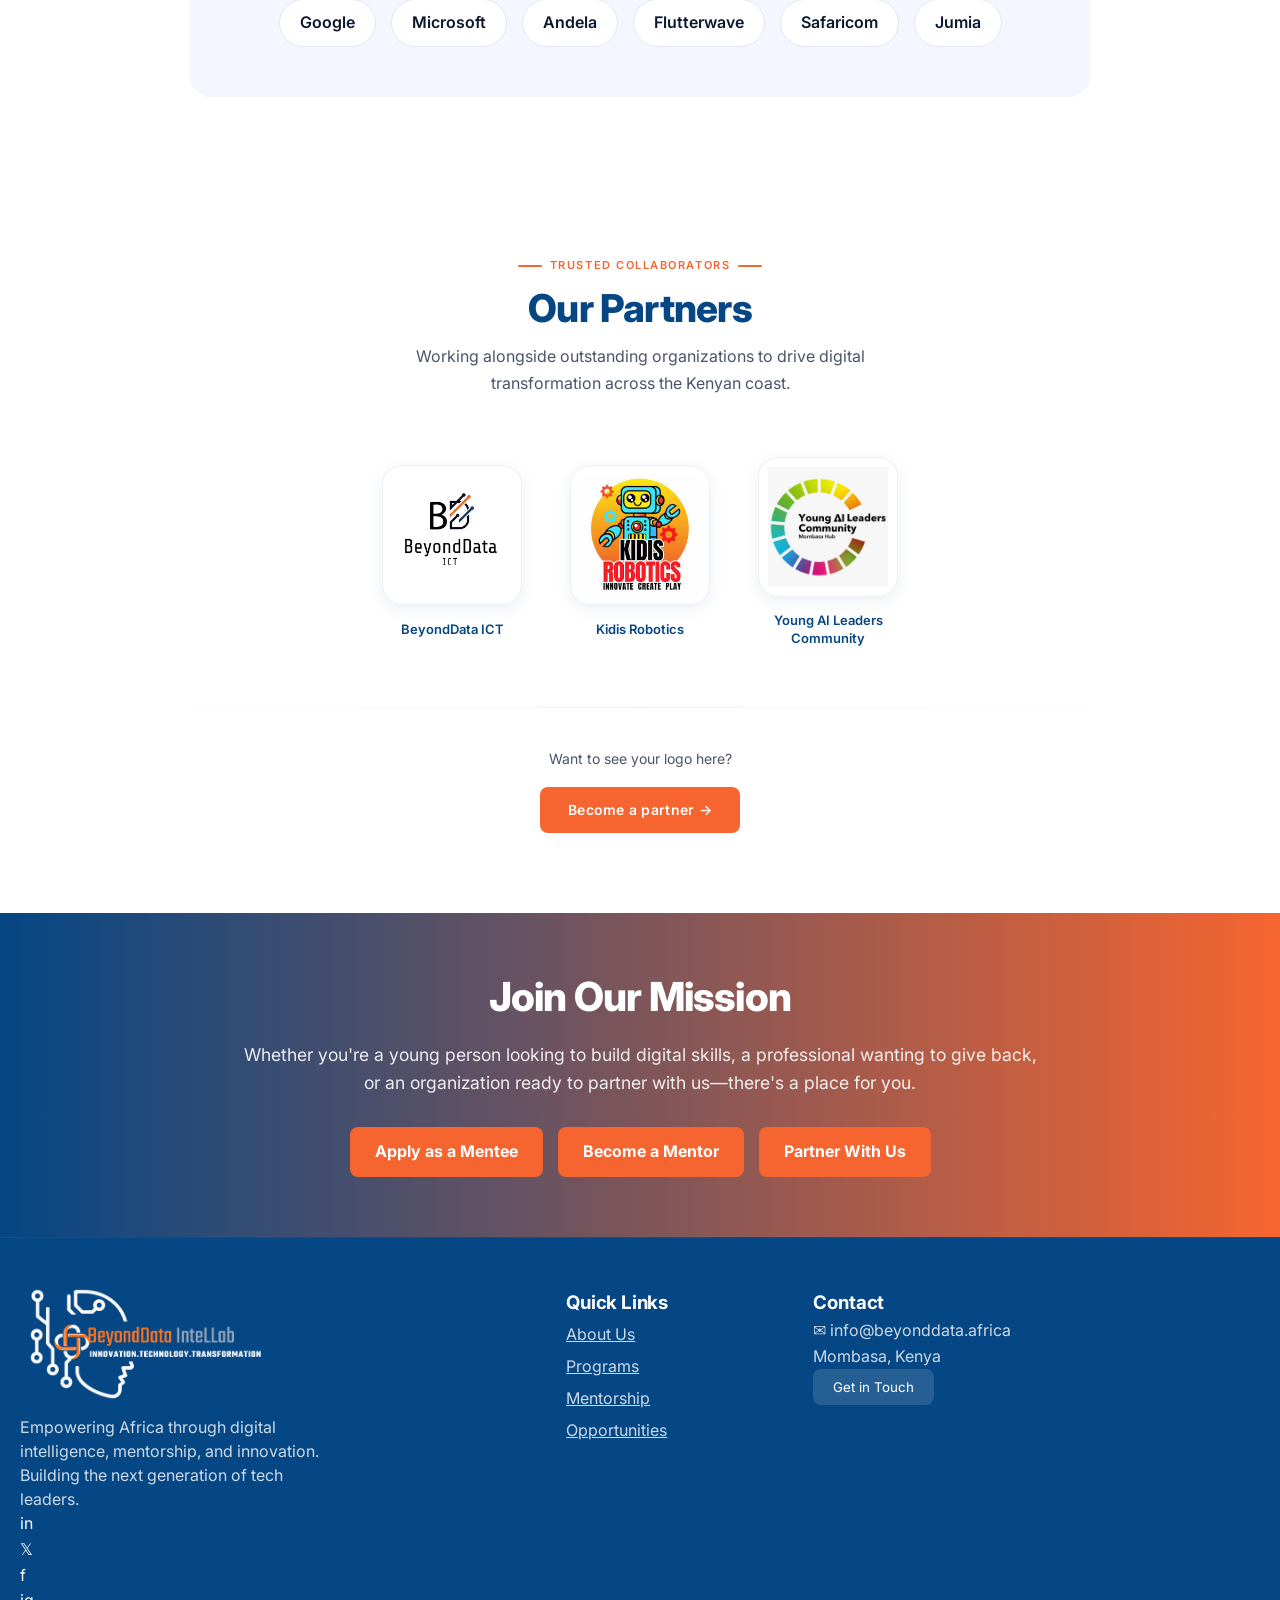
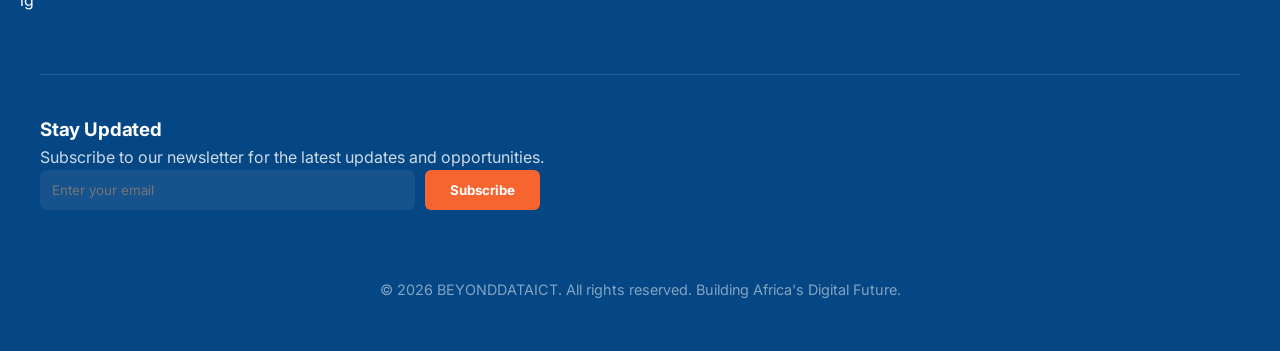
==== commit dc43e4ab: "Final touches" ====
--- a/about.html
+++ b/about.html
@@ -1,5 +1,6 @@
 <!DOCTYPE html>
 <html lang="en">
+
 <head>
     <meta charset="UTF-8">
     <meta name="viewport" content="width=device-width, initial-scale=1.0">
@@ -8,9 +9,14 @@
     <link rel="stylesheet" href="styles.css" class="css">
     <style>
         /* ===== RESET ===== */
-        *, *::before, *::after { box-sizing: border-box; }
-
+        
+        *,
+        *::before,
+        *::after {
+            box-sizing: border-box;
+        }
         /* ===== NAVBAR ===== */
+        
         .navbar {
             position: sticky;
             top: 0;
@@ -19,6 +25,7 @@
             border-bottom: 1px solid #E2E8F0;
             padding: 16px 0;
         }
+        
         .nav-container {
             display: flex;
             align-items: center;
@@ -37,13 +44,19 @@
             margin: 0;
             padding: 0;
         }
+        
         .nav-links a {
             color: #475569;
             font-size: 0.9rem;
             font-weight: 500;
             text-decoration: none;
         }
-        .nav-links a:hover, .nav-links a.active { color: #0062FF; }
+        
+        .nav-links a:hover,
+        .nav-links a.active {
+            color: #0062FF;
+        }
+        
         .btn-nav-apply {
             background: linear-gradient(to right, #ff7e5f, #feb47b);
             color: #fff;
@@ -55,8 +68,8 @@
             text-decoration: none;
             flex-shrink: 0;
         }
-
         /* Hamburger */
+        
         .hamburger {
             display: none;
             flex-direction: column;
@@ -66,6 +79,7 @@
             border: none;
             padding: 4px;
         }
+        
         .hamburger span {
             display: block;
             width: 24px;
@@ -73,6 +87,7 @@
             background: #0F172A;
             border-radius: 2px;
         }
+        
         .mobile-menu {
             display: none;
             flex-direction: column;
@@ -80,7 +95,11 @@
             border-top: 1px solid #E2E8F0;
             padding: 16px 20px;
         }
-        .mobile-menu.open { display: flex; }
+        
+        .mobile-menu.open {
+            display: flex;
+        }
+        
         .mobile-menu a {
             color: #475569;
             font-size: 0.95rem;
@@ -89,6 +108,7 @@
             border-bottom: 1px solid #F1F5F9;
             text-decoration: none;
         }
+        
         .mobile-menu .mobile-apply {
             background: linear-gradient(to right, #ff7e5f, #feb47b);
             color: #fff;
@@ -99,13 +119,14 @@
             margin-top: 12px;
             border-bottom: none;
         }
-
         /* ===== NEWSLETTER ===== */
+        
         .newsletter-row {
             display: flex;
             gap: 10px;
             max-width: 500px;
         }
+        
         .newsletter-row input {
             flex: 1;
             padding: 12px;
@@ -115,6 +136,7 @@
             color: white;
             min-width: 0;
         }
+        
         .newsletter-row button {
             background: linear-gradient(to right, #ff7e5f, #feb47b);
             border: none;
@@ -125,62 +147,63 @@
             cursor: pointer;
             white-space: nowrap;
         }
-
         /* ===== CTA BUTTONS ===== */
+        
         .cta-buttons {
             display: flex;
             justify-content: center;
             gap: 15px;
             flex-wrap: wrap;
         }
+        
         .cta-buttons a {
             padding: 12px 25px;
             border-radius: 8px;
             text-decoration: none;
             font-weight: bold;
         }
-
         /* ===== PARTNER TAGS ===== */
+        
         .partner-tags {
             display: flex;
             flex-wrap: wrap;
             gap: 15px;
             justify-content: center;
         }
-
         /* ===== RESPONSIVE ===== */
+        
         @media (max-width: 768px) {
             /* Nav */
-            .nav-links { display: none; }
-            .btn-nav-apply { display: none; }
-            .hamburger { display: flex; }
-
+            .nav-links {
+                display: none;
+            }
+            .btn-nav-apply {
+                display: none;
+            }
+            .hamburger {
+                display: flex;
+            }
             /* Hero */
             section[style*="padding: 80px 20px"] {
                 padding: 48px 20px !important;
             }
-
             /* Vision/Mission grid */
             .vm-grid {
                 grid-template-columns: 1fr !important;
             }
-
             /* Why cards grid */
             .why-grid {
                 grid-template-columns: 1fr !important;
             }
-
             /* Impact grid */
             .impact-grid {
                 grid-template-columns: 1fr 1fr !important;
                 gap: 24px !important;
             }
-
             /* Partnership grid */
             .partner-grid {
                 grid-template-columns: 1fr !important;
             }
-
             /* CTA buttons */
             .cta-buttons {
                 flex-direction: column;
@@ -191,7 +214,6 @@
                 max-width: 300px;
                 text-align: center;
             }
-
             /* Newsletter */
             .newsletter-row {
                 flex-direction: column;
@@ -201,23 +223,20 @@
             .newsletter-row button {
                 width: 100%;
             }
-
             /* Footer */
             .footer-inner {
                 flex-direction: column !important;
             }
-
             /* Impact goal numbers */
             .impact-number {
                 font-size: 2.2rem !important;
             }
-
             /* Section headings */
             h2.impact-heading {
                 font-size: 2rem !important;
             }
         }
-
+        
         @media (max-width: 480px) {
             .impact-grid {
                 grid-template-columns: 1fr 1fr !important;
@@ -228,17 +247,18 @@
         }
     </style>
 </head>
+
 <body style="font-family: 'Inter', sans-serif; margin: 0; color: #1a1a1a; background-color: #ffffff;">
 
     <nav class="navbar">
         <div class="nav-container">
             <a href="#" class="logo-block">
                 <div class="logo-icon">
-    <img src="Beyonddata intellab logo-Photoroom.png" alt="BeyondData Intellab Logo">
-  </div>
+                    <img src="Beyonddata intellab logo-Photoroom.png" alt="BeyondData Intellab Logo">
+                </div>
             </a>
             <ul class="nav-links">
-                <li><a href="index.html" >Home</a></li>
+                <li><a href="index.html">Home</a></li>
                 <li><a href="about.html" class="active">About</a></li>
                 <li><a href="programs.html">Programs</a></li>
                 <li><a href="mentorship.html">Mentorship</a></li>
@@ -264,7 +284,7 @@
     <section style="text-align: center; padding: 80px 20px; background: #ffffff;">
         <div style="display: inline-block; background: rgba(0, 98, 255, 0.1); color: #0062ff; padding: 6px 16px; border-radius: 50px; font-size: 0.9rem; font-weight: 600; margin-bottom: 20px;">
             🌐 About Us
-        </div>  
+        </div>
         <h1 style="font-size: clamp(2.5rem, 6vw, 3.5rem); font-weight: 800; margin: 0 auto 20px auto; max-width: 900px; line-height: 1.1;">
             Empowering Africa's <span style="color: #054684;">Digital Future</span>
         </h1>
@@ -275,7 +295,7 @@
 
     <section style="padding: 60px 5%; background-color: #ffffff;">
         <div class="vm-grid" style="display: grid; grid-template-columns: repeat(auto-fit, minmax(300px, 1fr)); gap: 30px; max-width: 1200px; margin: 0 auto;">
-            
+
             <div style="background-color: #f4f7ff; padding: 40px; border-radius: 20px;">
                 <div style="background-color: #054684; width: 50px; height: 50px; border-radius: 12px; display: flex; align-items: center; justify-content: center; margin-bottom: 20px;">
                     <svg width="24" height="24" viewBox="0 0 24 24" fill="none" stroke="white" stroke-width="2" stroke-linecap="round" stroke-linejoin="round"><path d="M1 12s4-8 11-8 11 8 11 8-4 8-11 8-11-8-11-8z"></path><circle cx="12" cy="12" r="3"></circle></svg>
@@ -319,7 +339,7 @@
             </p>
 
             <div class="why-grid" style="display: grid; grid-template-columns: repeat(auto-fit, minmax(280px, 1fr)); gap: 30px; justify-items: center;">
-                
+
                 <div class="why-card" style="background: #ffffff; padding: 40px; border-radius: 12px; box-shadow: 0 4px 20px rgba(0,0,0,0.05); text-align: left; max-width: 380px; width: 100%;">
                     <div class="icon-container" style="background: #054684; width: 48px; height: 48px; border-radius: 8px; display: flex; align-items: center; justify-content: center; margin-bottom: 20px;">
                         <span class="card-icon" style="color: #ffffff; font-size: 20px;">💡</span>
@@ -407,29 +427,54 @@
     </section>
 
     <section style="padding: 80px 5%; background-color: #ffffff; text-align: center;">
-        <div style="max-width: 1200px; margin: 0 auto;">
-            <h2 style="font-size: 2.5rem; margin-bottom: 10px; color: #0a1930;">Our Partnerships</h2>
-            <p style="font-size: 1.1rem; color: #4a5568; margin-bottom: 50px;">Collaborating with leading organizations to maximize our impact</p>
-            <div class="partner-grid" style="display: grid; grid-template-columns: repeat(auto-fit, minmax(280px, 1fr)); gap: 30px;">
-                <div style="background: #ffffff; padding: 40px; border-radius: 20px; border: 1px solid #edf2f7; box-shadow: 0 4px 6px rgba(0,0,0,0.05);">
-                    <div style="background: #eff6ff; color: #054684; width: 60px; height: 60px; border-radius: 16px; display: flex; align-items: center; justify-content: center; margin: 0 auto 20px auto; font-size: 1.5rem;">🌐</div>
-                    <h3 style="font-size: 1.4rem; margin-bottom: 15px; color: #0a1930;">Tech Companies</h3>
-                    <p style="color: #4a5568; line-height: 1.6;">Partnering with industry leaders to provide tools, resources, and opportunities.</p>
-                </div>
-                <div style="background: #ffffff; padding: 40px; border-radius: 20px; border: 1px solid #edf2f7; box-shadow: 0 4px 6px rgba(0,0,0,0.05);">
-                    <div style="background: #eff6ff; color: #054684; width: 60px; height: 60px; border-radius: 16px; display: flex; align-items: center; justify-content: center; margin: 0 auto 20px auto; font-size: 1.5rem;">🏅</div>
-                    <h3 style="font-size: 1.4rem; margin-bottom: 15px; color: #0a1930;">Educational Institutions</h3>
-                    <p style="color: #4a5568; line-height: 1.6;">Working with universities and training centers to expand our reach.</p>
-                </div>
-                <div style="background: #ffffff; padding: 40px; border-radius: 20px; border: 1px solid #edf2f7; box-shadow: 0 4px 6px rgba(0,0,0,0.05);">
-                    <div style="background: #eff6ff; color: #054684         ; width: 60px; height: 60px; border-radius: 16px; display: flex; align-items: center; justify-content: center; margin: 0 auto 20px auto; font-size: 1.5rem;">👥</div>
-                    <h3 style="font-size: 1.4rem; margin-bottom: 15px; color: #0a1930;">NGOs & Government</h3>
-                    <p style="color: #4a5568; line-height: 1.6;">Collaborating with impact organizations and public sector to scale programs.</p>
-                </div>
-            </div>
-        </div>
-    </section>
-
+        <div style="max-width: 1100px; margin: 0 auto;">
+
+            <p style="font-size: 11px; font-weight: 600; letter-spacing: 0.14em; text-transform: uppercase; color: #f66530; margin-bottom: 10px; display: flex; align-items: center; justify-content: center; gap: 8px;">
+                <span style="display:inline-block;width:24px;height:2px;background:#f66530;border-radius:2px;"></span> Trusted collaborators
+                <span style="display:inline-block;width:24px;height:2px;background:#f66530;border-radius:2px;"></span>
+            </p>
+            <h2 style="font-size: 2.4rem; font-weight: 800; color: #054684; margin-bottom: 12px; line-height: 1.2;">Our Partners</h2>
+            <p style="font-size: 1rem; color: #4a5568; margin-bottom: 60px; max-width: 520px; margin-left: auto; margin-right: auto; line-height: 1.7;">
+                Working alongside outstanding organizations to drive digital transformation across the Kenyan coast.
+            </p>
+
+            <div style="display: flex; flex-wrap: wrap; align-items: center; justify-content: center; gap: 48px; margin-bottom: 60px;">
+
+                <div style="display: flex; flex-direction: column; align-items: center; gap: 14px;">
+                    <div style="width: 140px; height: 140px; border-radius: 20px; border: 1.5px solid #edf2f7; box-shadow: 0 4px 16px rgba(5,70,132,0.08); overflow: hidden; display: flex; align-items: center; justify-content: center; background: #fff;">
+                        <img src="[data-uri]"
+                            alt="BeyondData ICT" style="width: 120px; height: 120px; object-fit: contain;" />
+                    </div>
+                    <span style="font-size: 13px; font-weight: 600; color: #054684;">BeyondData ICT</span>
+                </div>
+
+                <div style="display: flex; flex-direction: column; align-items: center; gap: 14px;">
+                    <div style="width: 140px; height: 140px; border-radius: 20px; border: 1.5px solid #edf2f7; box-shadow: 0 4px 16px rgba(5,70,132,0.08); overflow: hidden; display: flex; align-items: center; justify-content: center; background: #fff;">
+                        <img src="[data-uri]"
+                            alt="Kidis Robotics" style="width: 120px; height: 120px; object-fit: contain;" />
+                    </div>
+                    <span style="font-size: 13px; font-weight: 600; color: #054684;">Kidis Robotics</span>
+                </div>
+
+                <div style="display: flex; flex-direction: column; align-items: center; gap: 14px;">
+                    <div style="width: 140px; height: 140px; border-radius: 20px; border: 1.5px solid #edf2f7; box-shadow: 0 4px 16px rgba(5,70,132,0.08); overflow: hidden; display: flex; align-items: center; justify-content: center; background: #fff;">
+                        <img src="[data-uri]"
+                            alt="Young AI Leaders Community" style="width: 120px; height: 120px; object-fit: contain;" />
+                    </div>
+                    <span style="font-size: 13px; font-weight: 600; color: #054684; max-width: 140px; line-height: 1.4;">Young AI Leaders Community</span>
+                </div>
+
+            </div>
+
+            <div style="height: 1px; background: linear-gradient(90deg, transparent, #edf2f7, transparent); margin-bottom: 40px;"></div>
+
+            <p style="font-size: 14px; color: #4a5568; margin-bottom: 16px;">Want to see your logo here?</p>
+            <a href="partnershipform.html" style="display: inline-block; background-color: #f66530; color: white; padding: 12px 28px; text-decoration: none; font-weight: 600; font-size: 14px; border-radius: 8px; letter-spacing: 0.02em;">
+      Become a partner &rarr;
+    </a>
+
+        </div>
+    </section>
     <section style="background: linear-gradient(90deg, #054684, #f66530); padding: 60px 20px; text-align: center; color: white; font-family: sans-serif;">
         <div style="max-width: 800px; margin: 0 auto;">
             <h2 style="font-size: 2.5rem; margin-bottom: 20px; color: white;">Join Our Mission</h2>
@@ -437,28 +482,28 @@
                 Whether you're a young person looking to build digital skills, a professional wanting to give back, or an organization ready to partner with us—there's a place for you.
             </p>
             <div class="cta-buttons">
-                <a href="https://forms.gle/CD3dcRnz5wAHut1G7" style="background: #f66530; color: white;">Apply as a Mentee</a>
-                <a href="https://forms.gle/5q41yEuo8DNPv3gZ9" style="background: #f66530; color: white;">Become a Mentor</a>
-                <a href="#" style="background: #f66530; color: white;">Partner With Us</a>
+                <a href="menteeAppform.html" style="background: #f66530; color: white;">Apply as a Mentee</a>
+                <a href="mentorAppform.html" style="background: #f66530; color: white;">Become a Mentor</a>
+                <a href="partnershipform.html" style="background: #f66530; color: white;">Partner With Us</a>
             </div>
         </div>
     </section>
 
     <!-- FOOTER -->
     <footer style="background-color: #054684; color: white; padding: 50px 20px; font-family: sans-serif;">
-        <div class="footer-inner" style="display: flex; flex-wrap: wrap; justify-content: space-between; max-width: 1200px; margin: 0 auto; gap: 40px;">
+        <div class="footer-grid">
             <div style="flex: 1; min-width: 260px; max-width: 320px;">
                 <div style="display: flex; align-items: center; gap: 10px; margin-bottom: 15px;">
-                   <div class="logo-icon">
-    <img src="25-Photoroom.png" alt="BeyondData Intellab Logo">
-  </div>
+                    <div class="logo-icon">
+                        <img src="25-Photoroom.png" alt="BeyondData Intellab Logo">
+                    </div>
                 </div>
                 <p style="opacity: 0.8; max-width: 300px; line-height: 1.5;">Empowering Africa through digital intelligence, mentorship, and innovation. Building the next generation of tech leaders.</p>
-                <div style="display: flex; gap: 10px; margin-top: 20px;">
-                    <div style="width: 35px; height: 35px; background: #ffffff22; border-radius: 50%; display: flex; align-items: center; justify-content: center;">in</div>
-                    <div style="width: 35px; height: 35px; background: #ffffff22; border-radius: 50%; display: flex; align-items: center; justify-content: center;">𝕏</div>
-                    <div style="width: 35px; height: 35px; background: #ffffff22; border-radius: 50%; display: flex; align-items: center; justify-content: center;">f</div>
-                    <div style="width: 35px; height: 35px; background: #ffffff22; border-radius: 50%; display: flex; align-items: center; justify-content: center;">ig</div>
+                <div class="social-icons">
+                    <div class="social-icon">in</div>
+                    <div class="social-icon">𝕏</div>
+                    <div class="social-icon">f</div>
+                    <div class="social-icon">ig</div>
                 </div>
             </div>
             <div>
@@ -474,7 +519,7 @@
                 <h3 style="margin-top: 0; color: white;">Contact</h3>
                 <p style="opacity: 0.8;">✉ info@beyonddata.africa</p>
                 <p style="opacity: 0.8;">Mombasa, Kenya</p>
-                <button style="background: #f66530; color: white; border: none; padding: 10px 20px; border-radius: 8px; cursor: pointer;">Get in Touch</button>
+                <button style="background: #ffffff22; color: white; border: none; padding: 10px 20px; border-radius: 8px; cursor: pointer;">Get in Touch</button>
             </div>
         </div>
 
@@ -482,16 +527,17 @@
             <h3 style="margin-top: 0; color: white;">Stay Updated</h3>
             <p style="opacity: 0.8;">Subscribe to our newsletter for the latest updates and opportunities.</p>
             <div class="newsletter-row">
-                <input type="email" placeholder="Enter your email">
-                <button style="background:#f66530">Subscribe</button>
-            </div>
+                <input type="email" id="newsletter-email" placeholder="Enter your email">
+                <button style="background:#f66530" id="newsletter-btn" onclick="subscribeNewsletter()">Subscribe</button>
+            </div>
+            <p id="newsletter-msg" style="margin-top: 10px; font-size: 14px; min-height: 18px;"></p>
         </div>
 
         <div style="text-align: center; margin-top: 40px; opacity: 0.5; font-size: 0.9rem;">
-            &copy; 2026 BeyondData Intellab. All rights reserved. Building Africa's Digital Future.
+            &copy; 2026 BEYONDDATAICT. All rights reserved. Building Africa's Digital Future.
         </div>
     </footer>
-
+    <script src="script.js"></script>
     <script>
         const hamburger = document.getElementById('hamburger');
         const mobileMenu = document.getElementById('mobileMenu');
@@ -501,4 +547,5 @@
     </script>
 
 </body>
+
 </html>
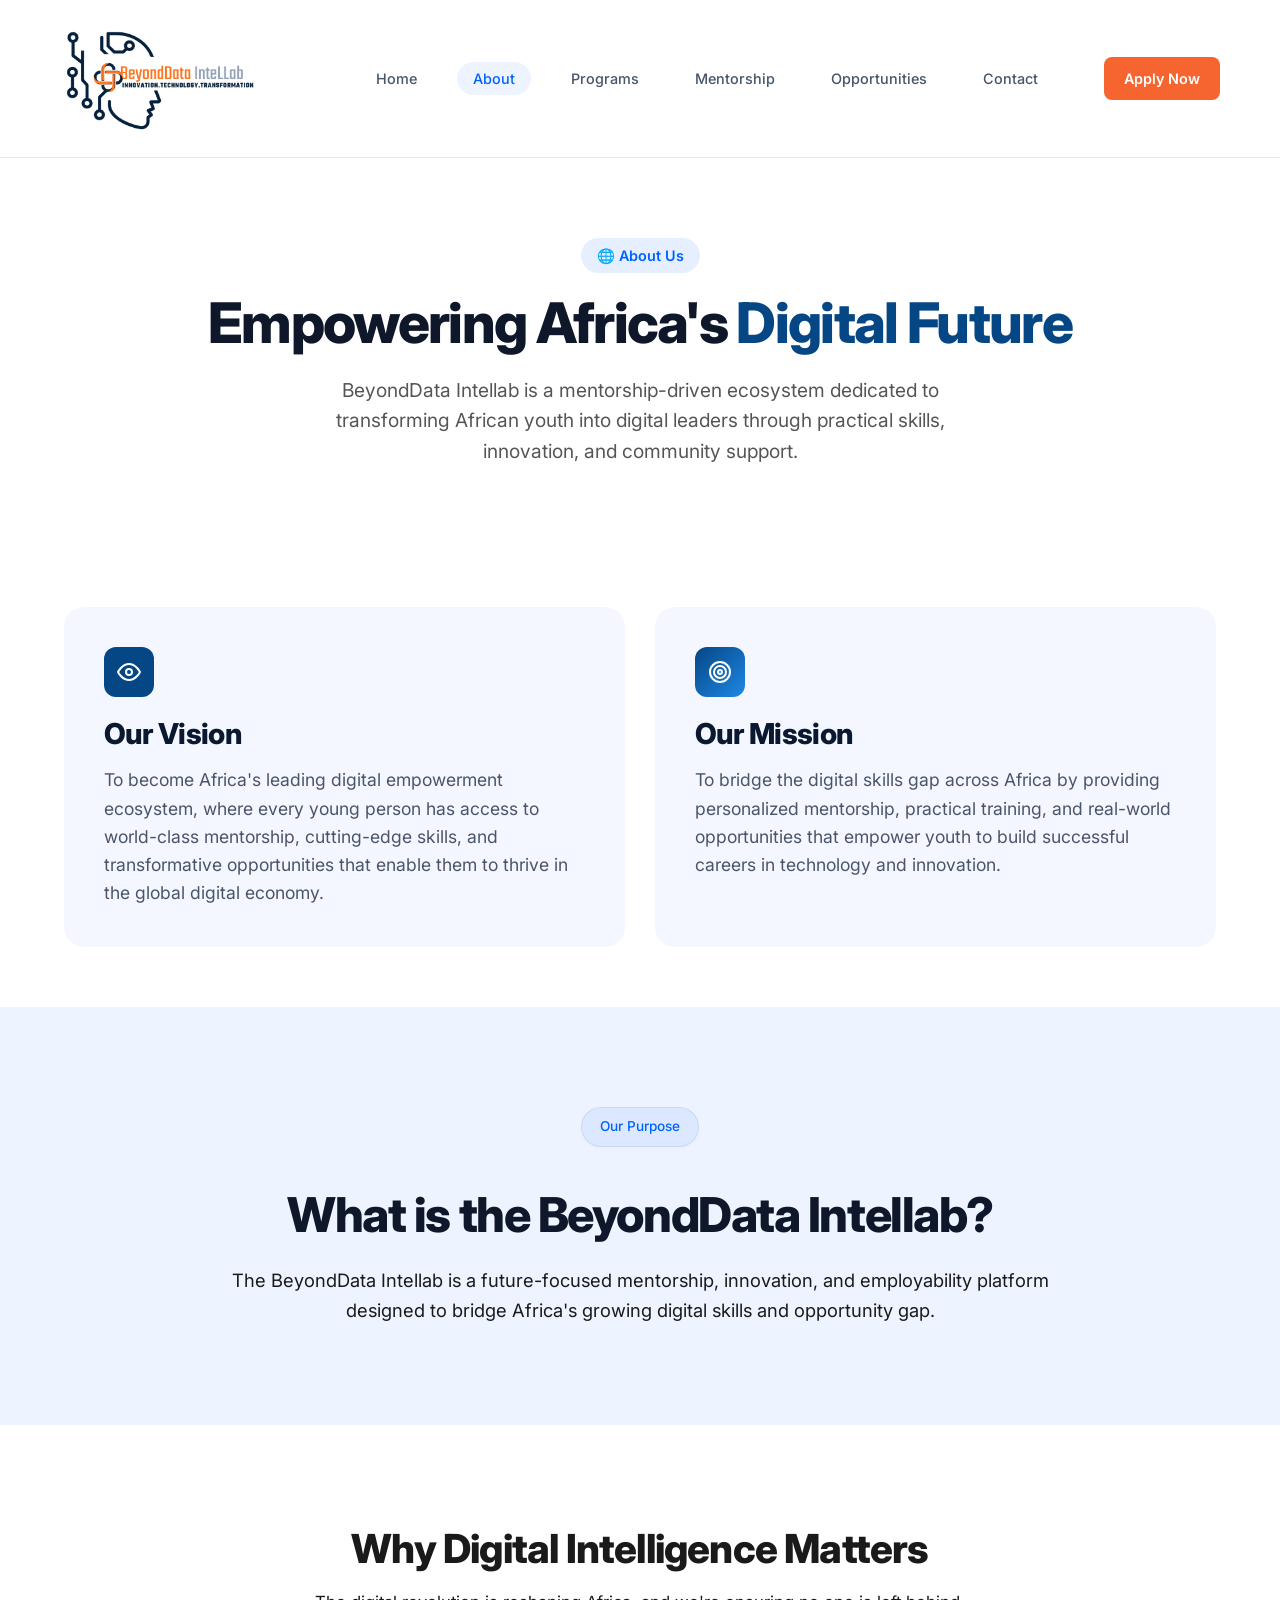
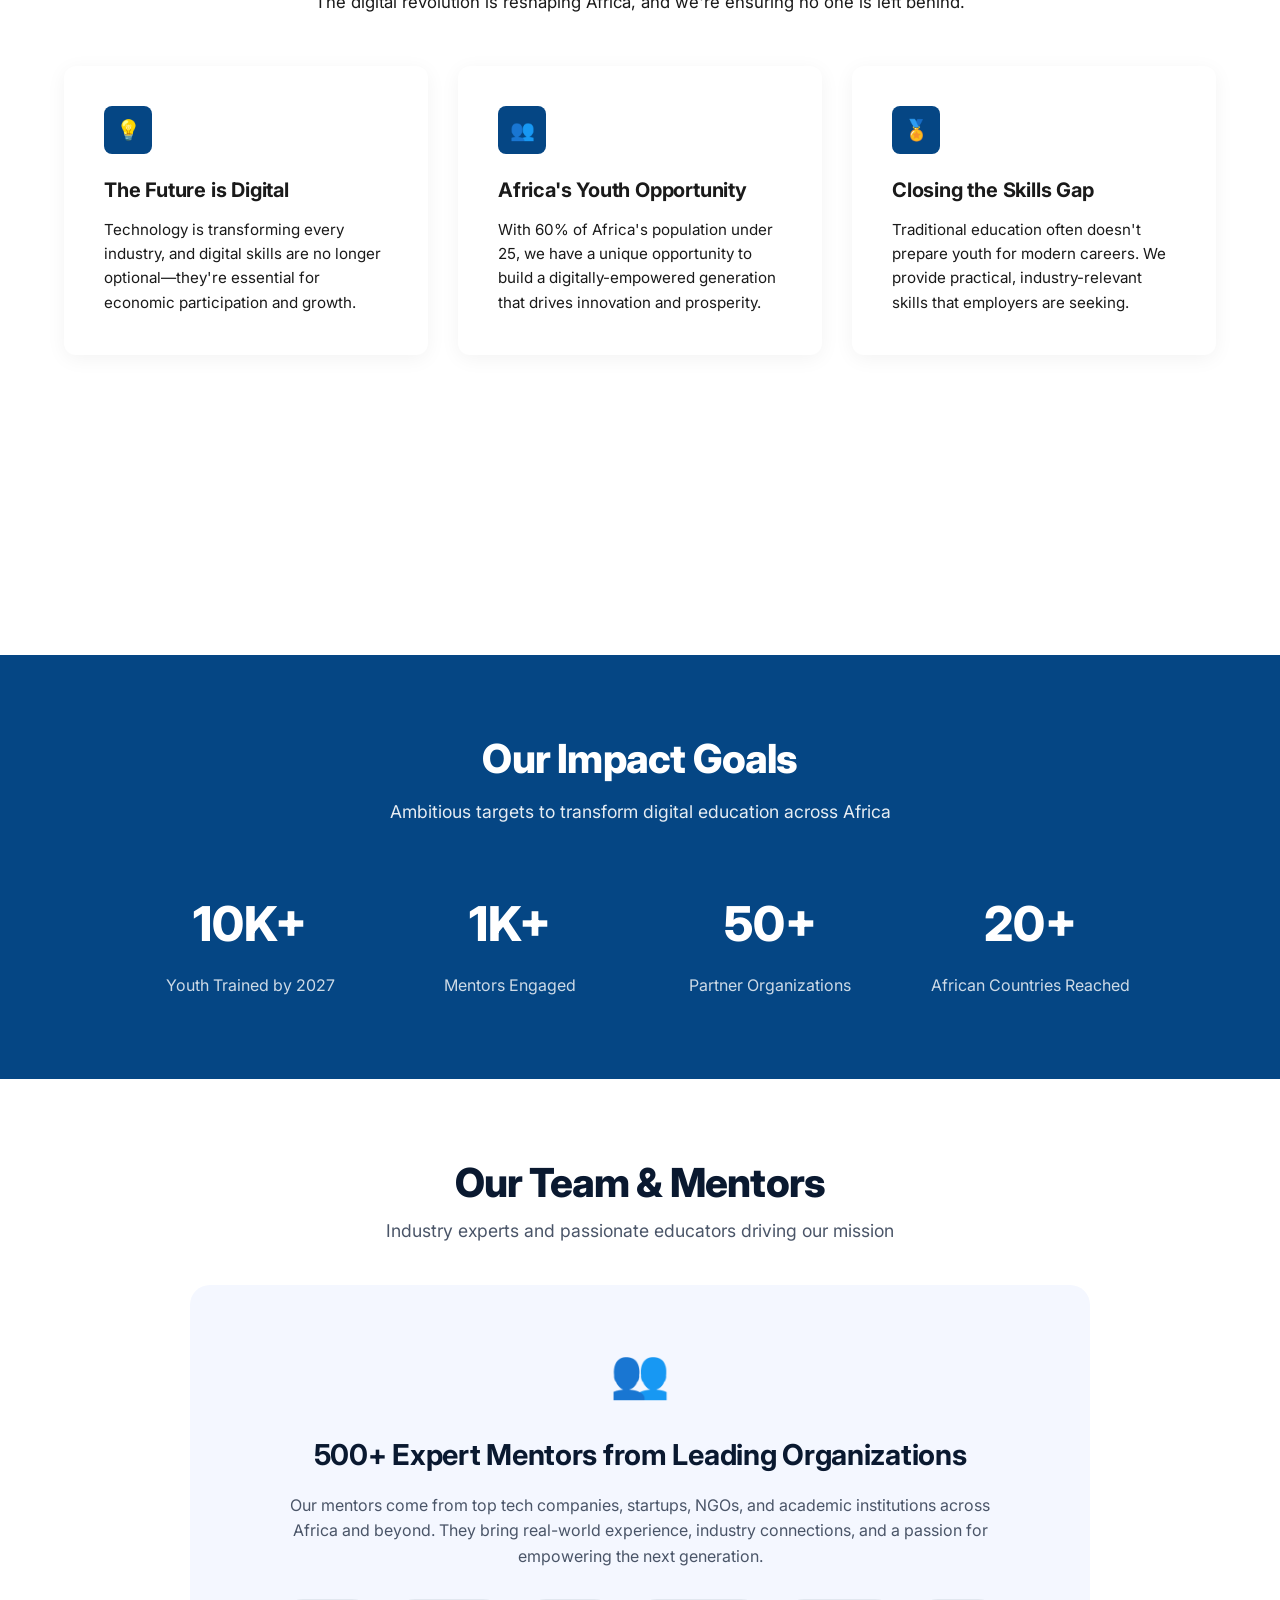
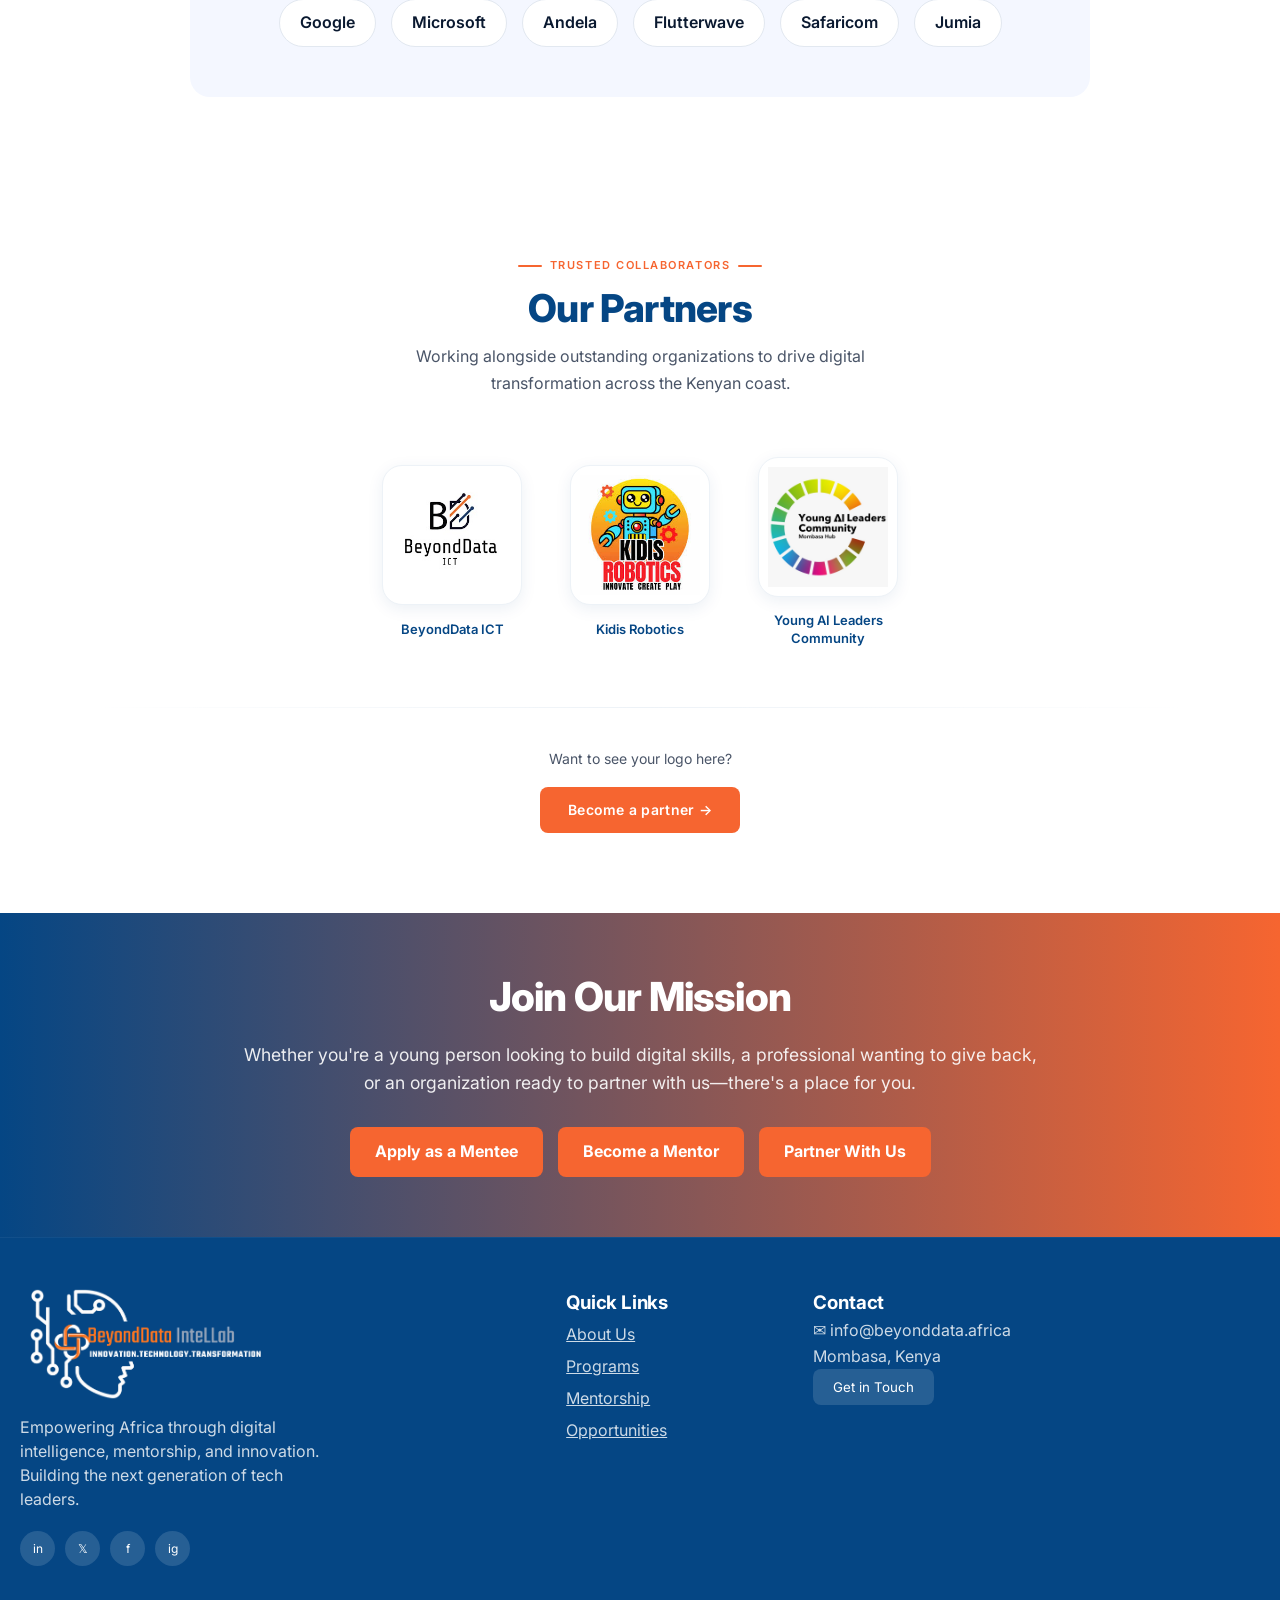
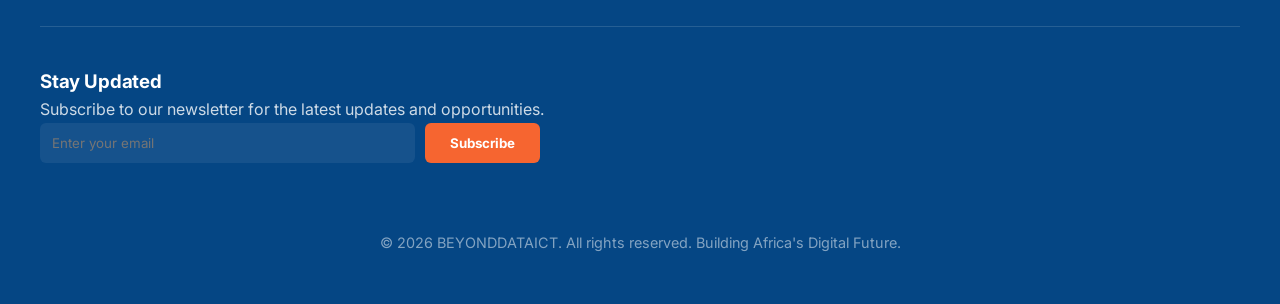
==== commit c6d21e8f: "Updated the social icons" ====
--- a/about.html
+++ b/about.html
@@ -244,6 +244,26 @@
             .impact-number {
                 font-size: 1.8rem !important;
             }
+        }
+        /* ===== SOCIAL ICONS ===== */
+        
+        .social-icons {
+            display: flex;
+            gap: 10px;
+            margin-top: 20px;
+        }
+        
+        .social-icon {
+            width: 35px;
+            height: 35px;
+            background: #ffffff22;
+            border-radius: 50%;
+            display: flex;
+            align-items: center;
+            justify-content: center;
+            font-size: 0.75rem;
+            color: #fff;
+            flex-shrink: 0;
         }
     </style>
 </head>
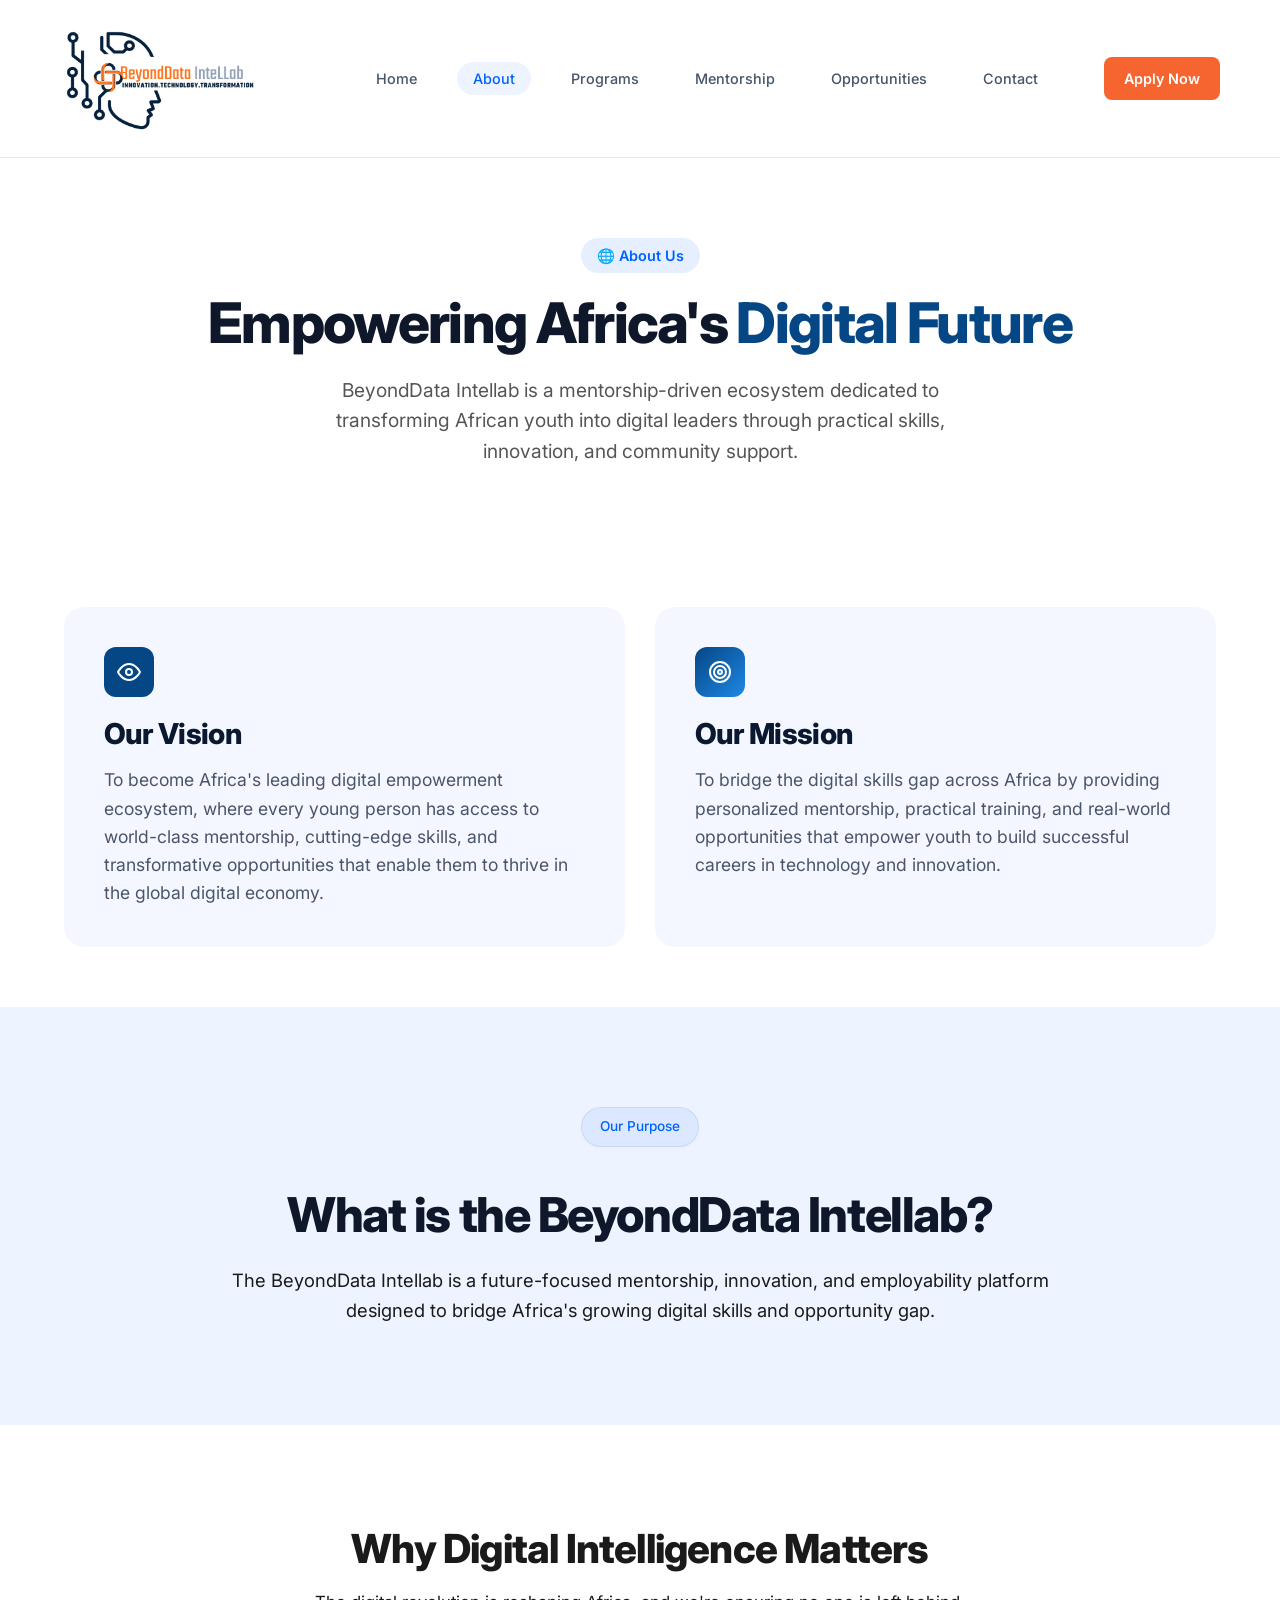
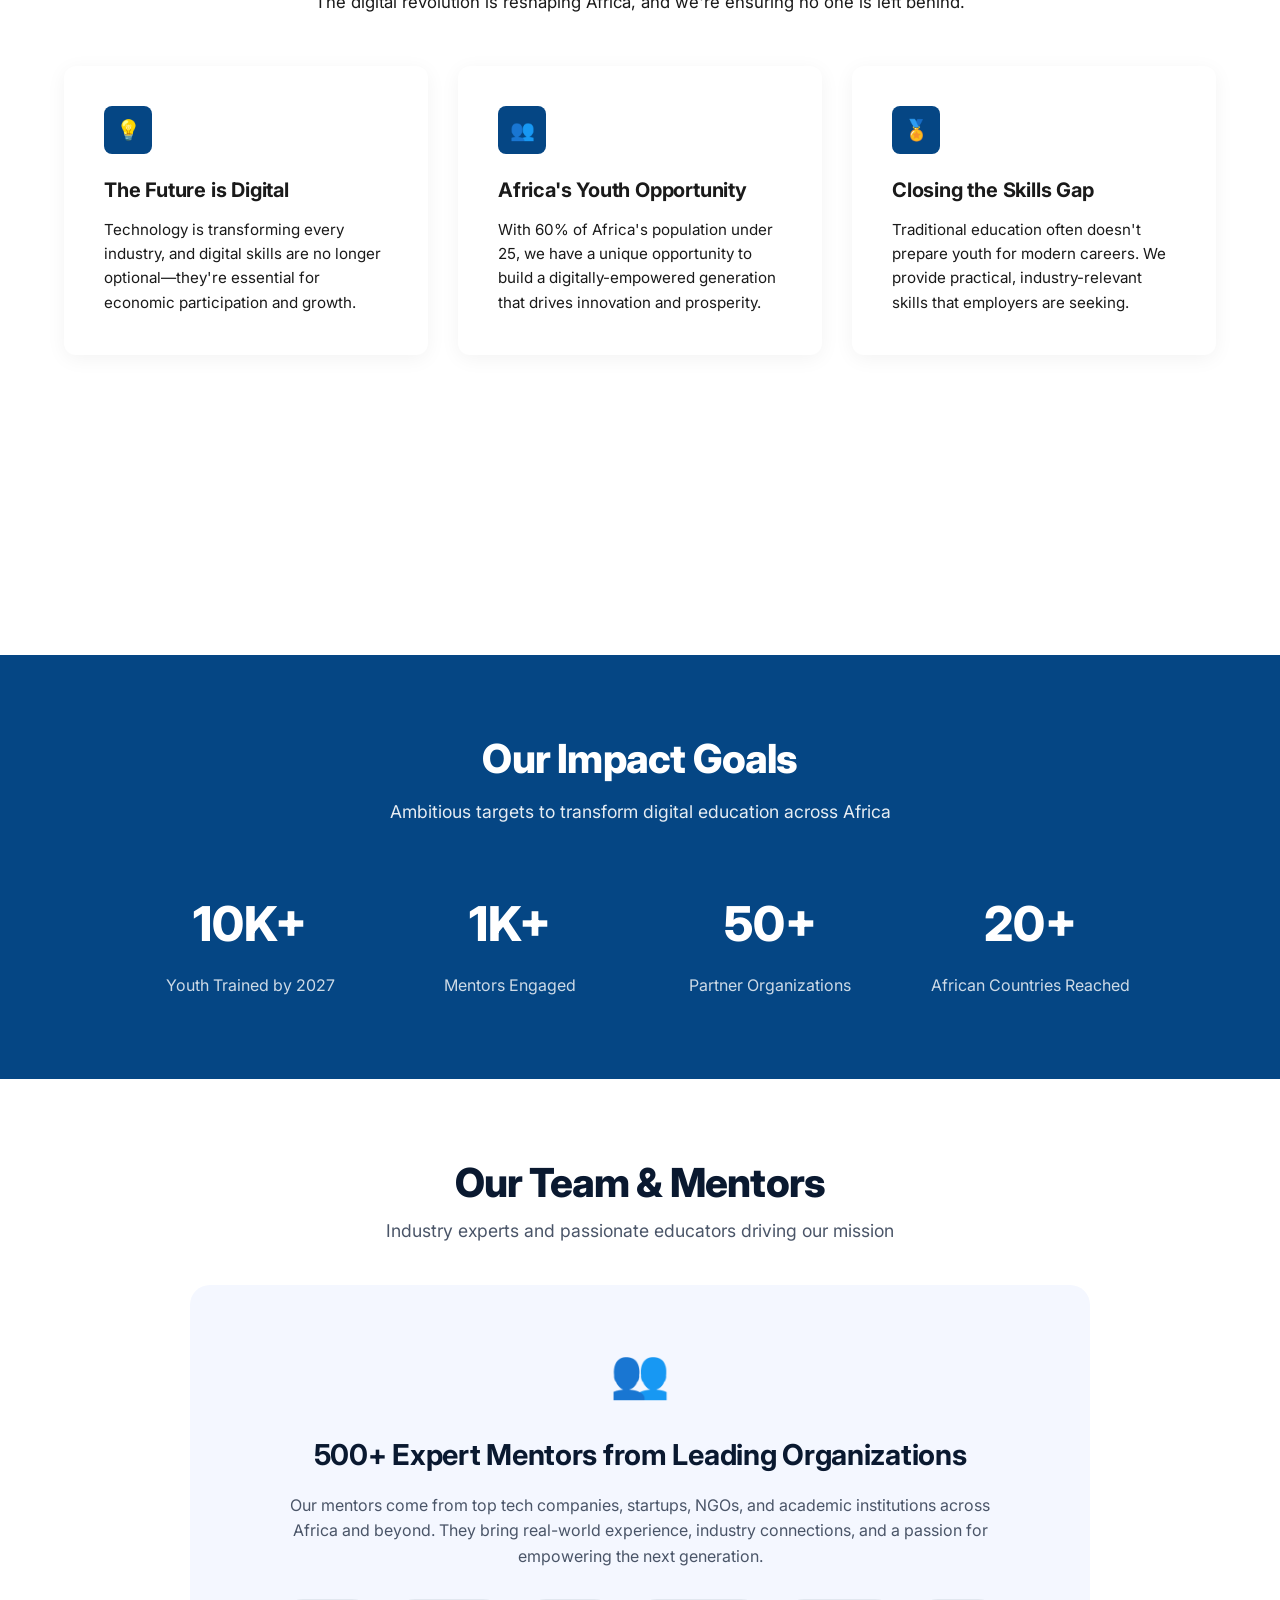
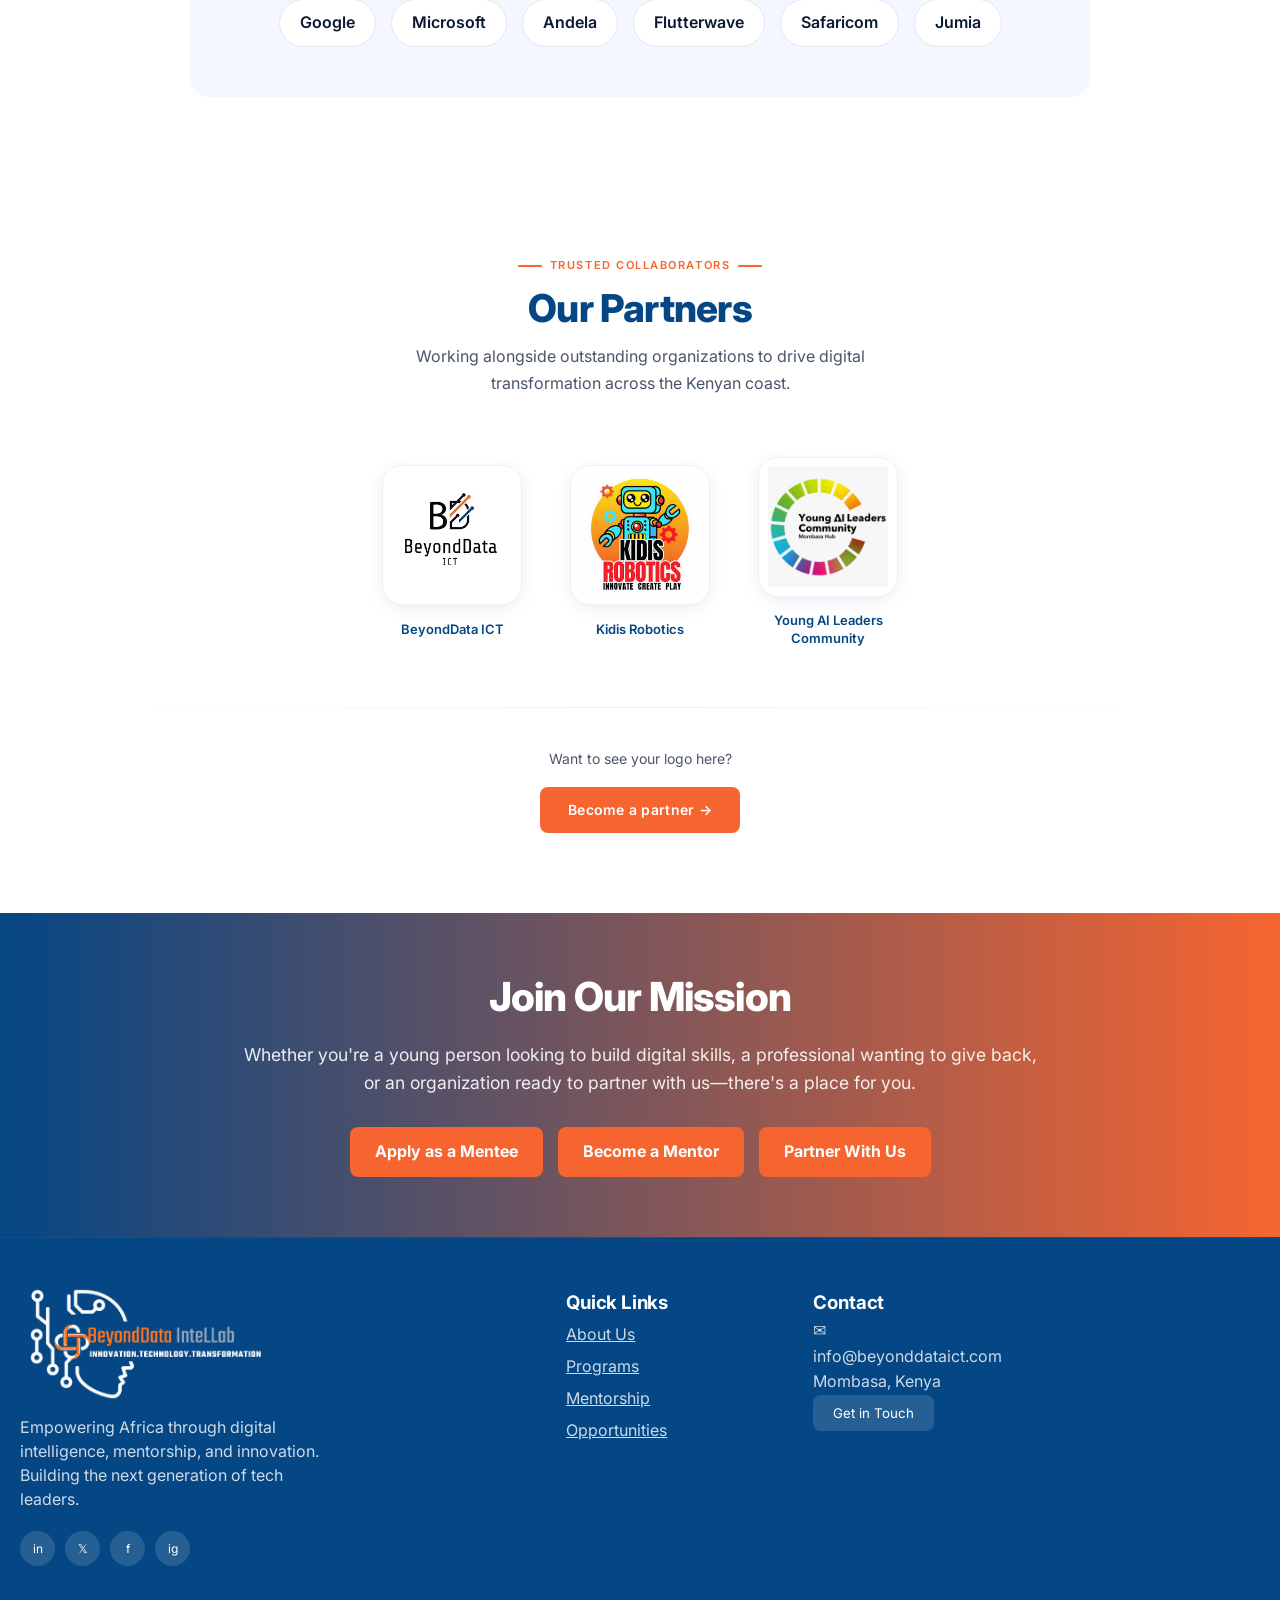
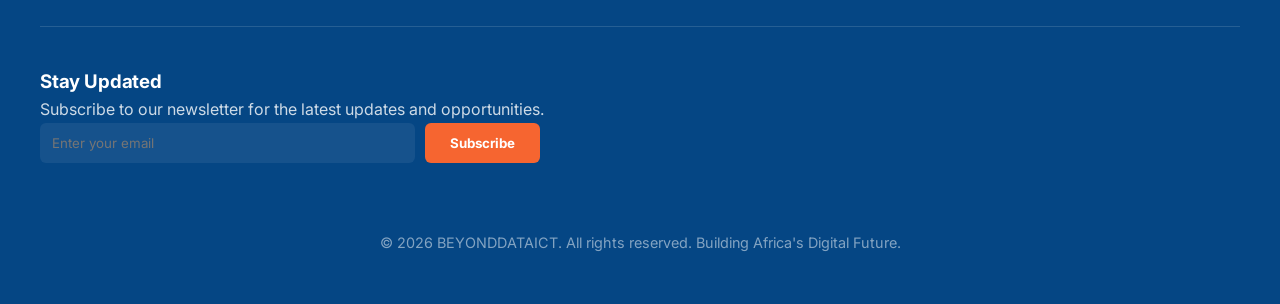
==== commit 291d8031: "Fixed the UI" ====
--- a/about.html
+++ b/about.html
@@ -503,7 +503,7 @@
             </p>
             <div class="cta-buttons">
                 <a href="menteeAppform.html" style="background: #f66530; color: white;">Apply as a Mentee</a>
-                <a href="mentorAppform.html" style="background: #f66530; color: white;">Become a Mentor</a>
+                <a href="mentorshipAppform.html" style="background: #f66530; color: white;">Become a Mentor</a>
                 <a href="partnershipform.html" style="background: #f66530; color: white;">Partner With Us</a>
             </div>
         </div>
@@ -537,7 +537,7 @@
             </div>
             <div>
                 <h3 style="margin-top: 0; color: white;">Contact</h3>
-                <p style="opacity: 0.8;">✉ info@beyonddata.africa</p>
+                <p style="opacity: 0.8;">✉ info@beyonddataict.com</p>
                 <p style="opacity: 0.8;">Mombasa, Kenya</p>
                 <button style="background: #ffffff22; color: white; border: none; padding: 10px 20px; border-radius: 8px; cursor: pointer;">Get in Touch</button>
             </div>
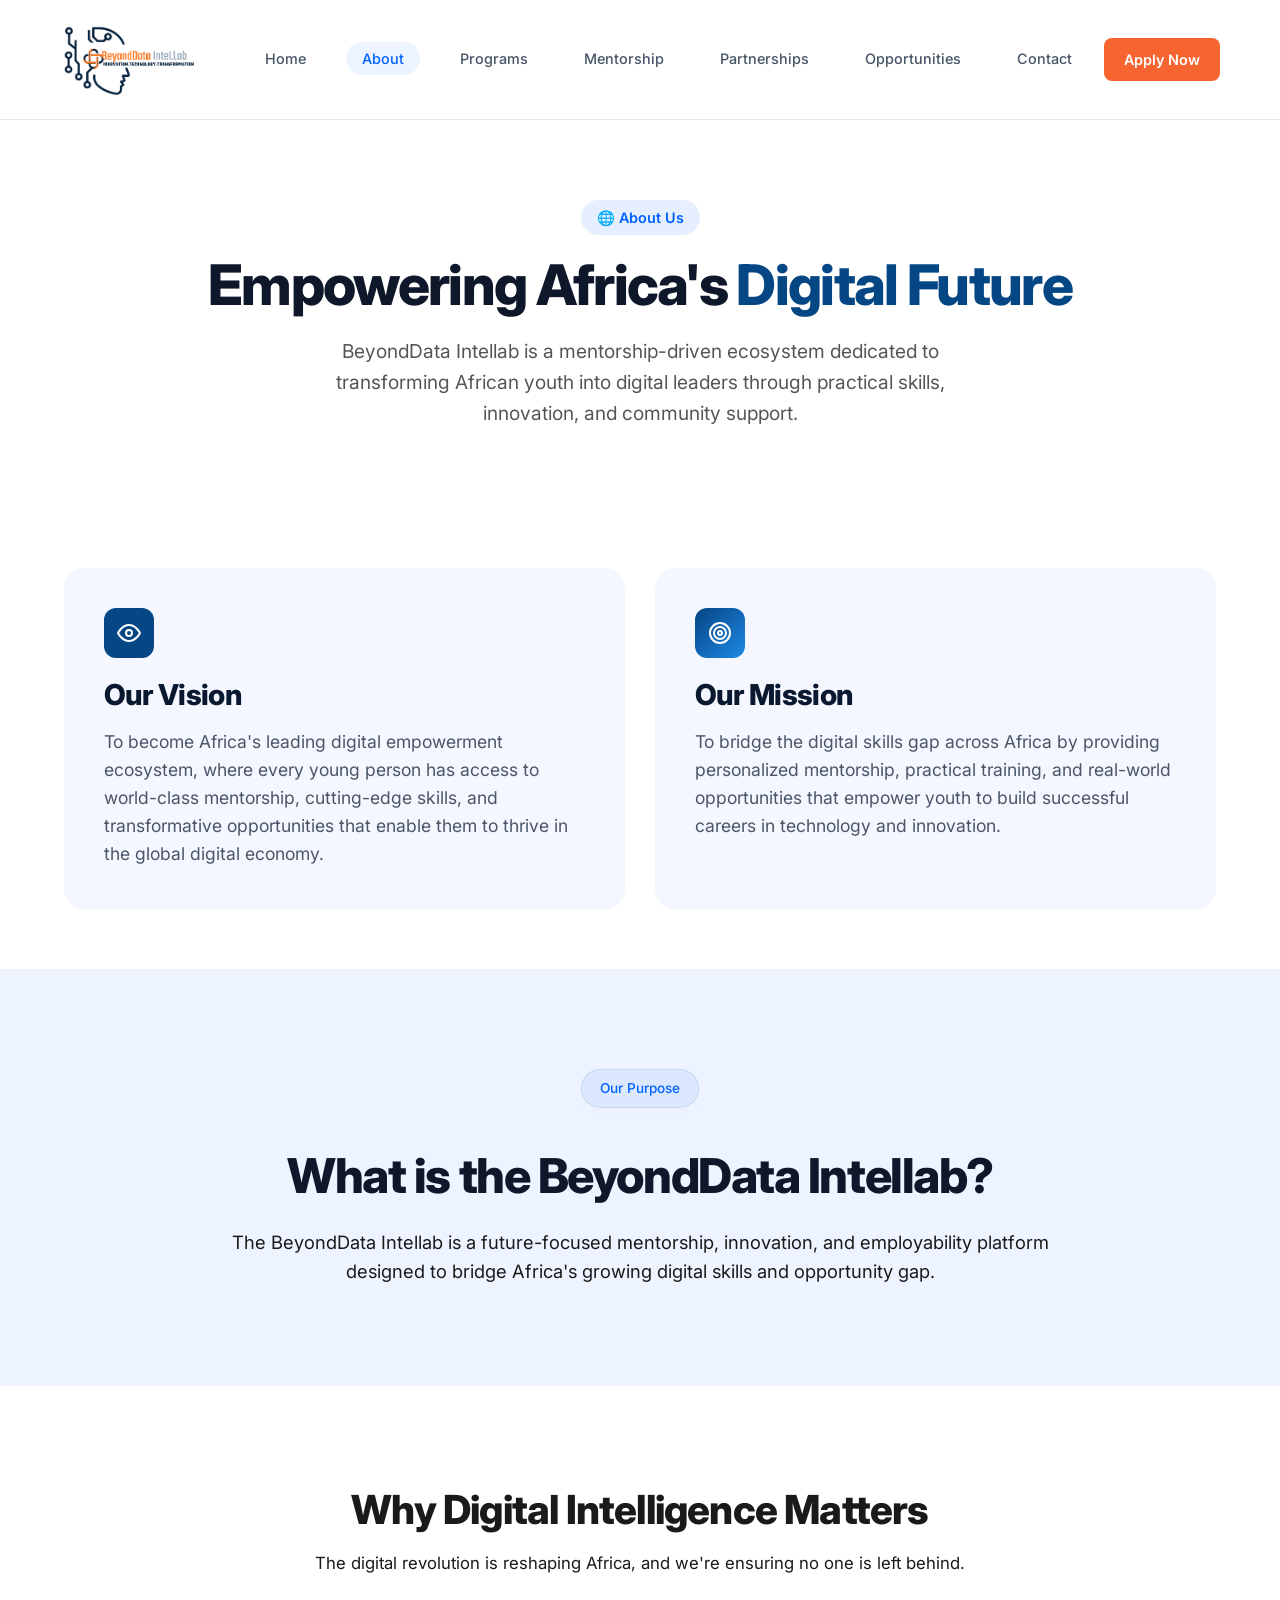
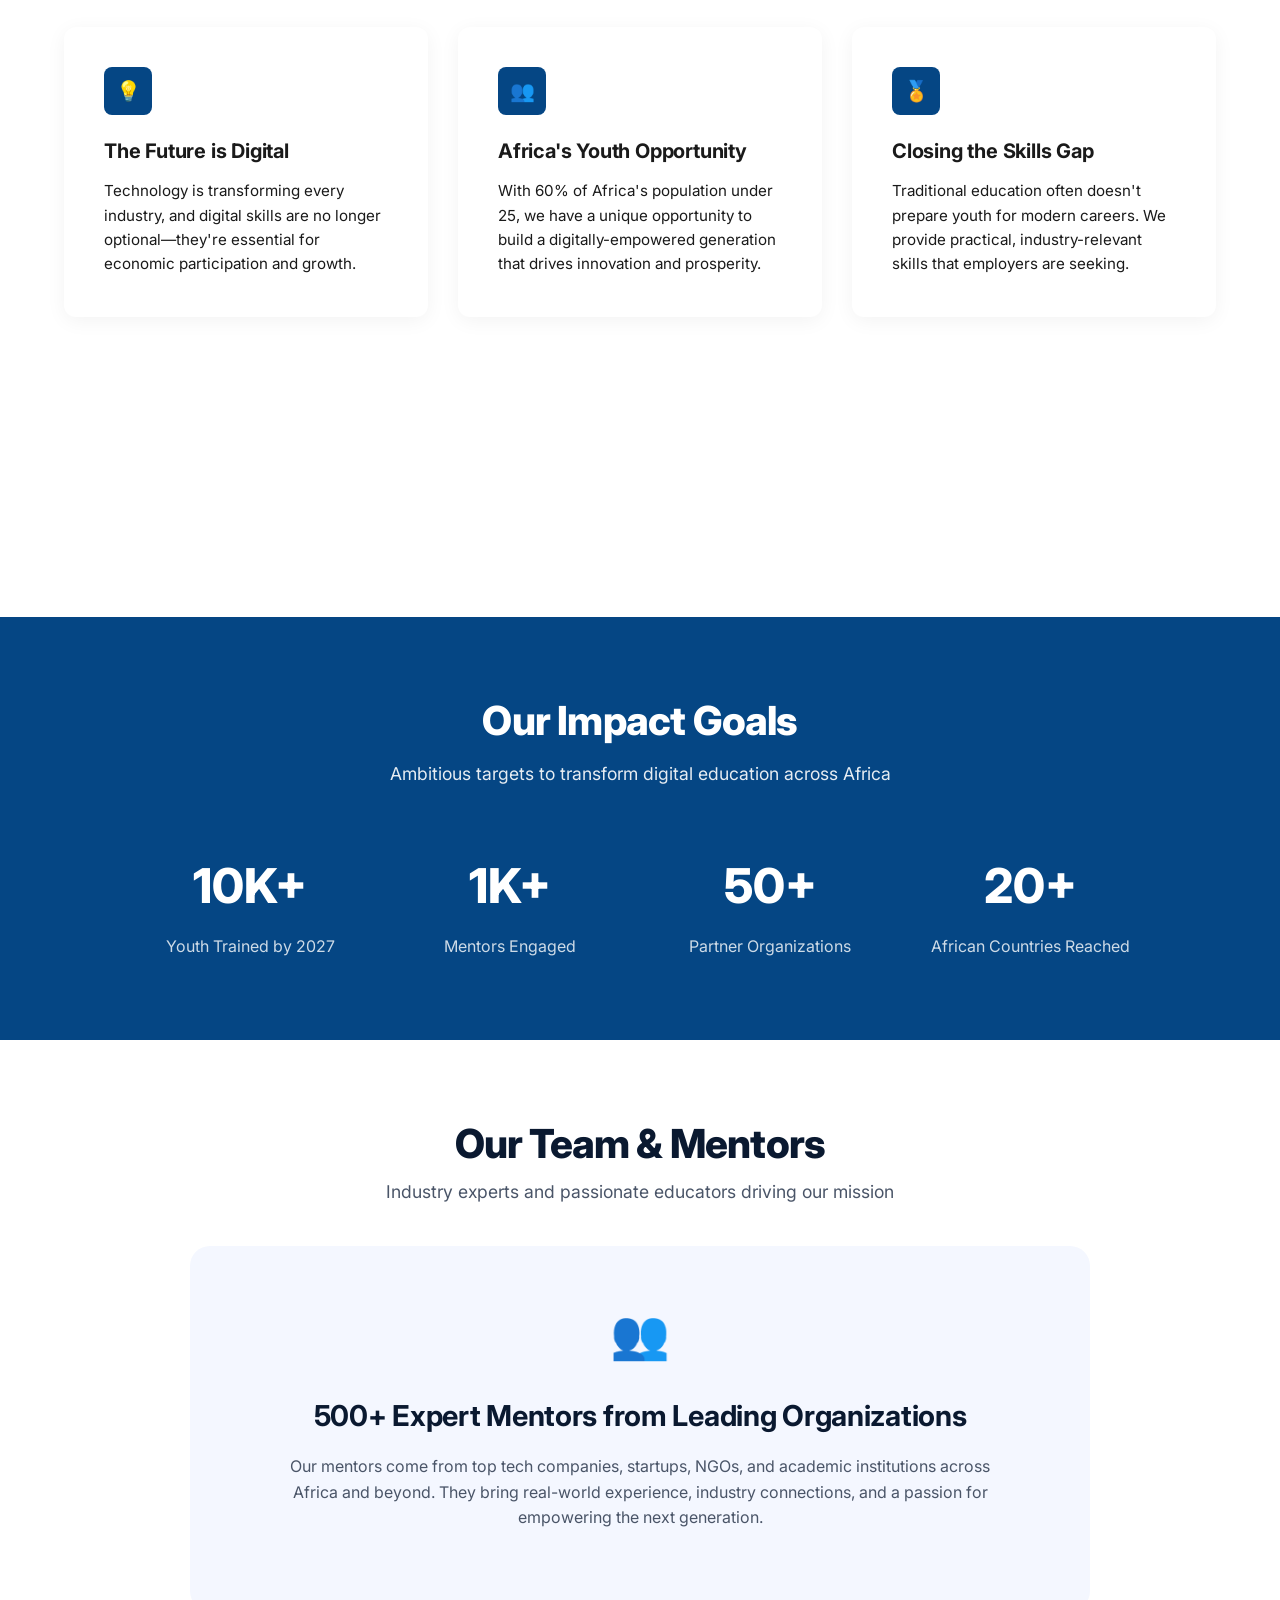
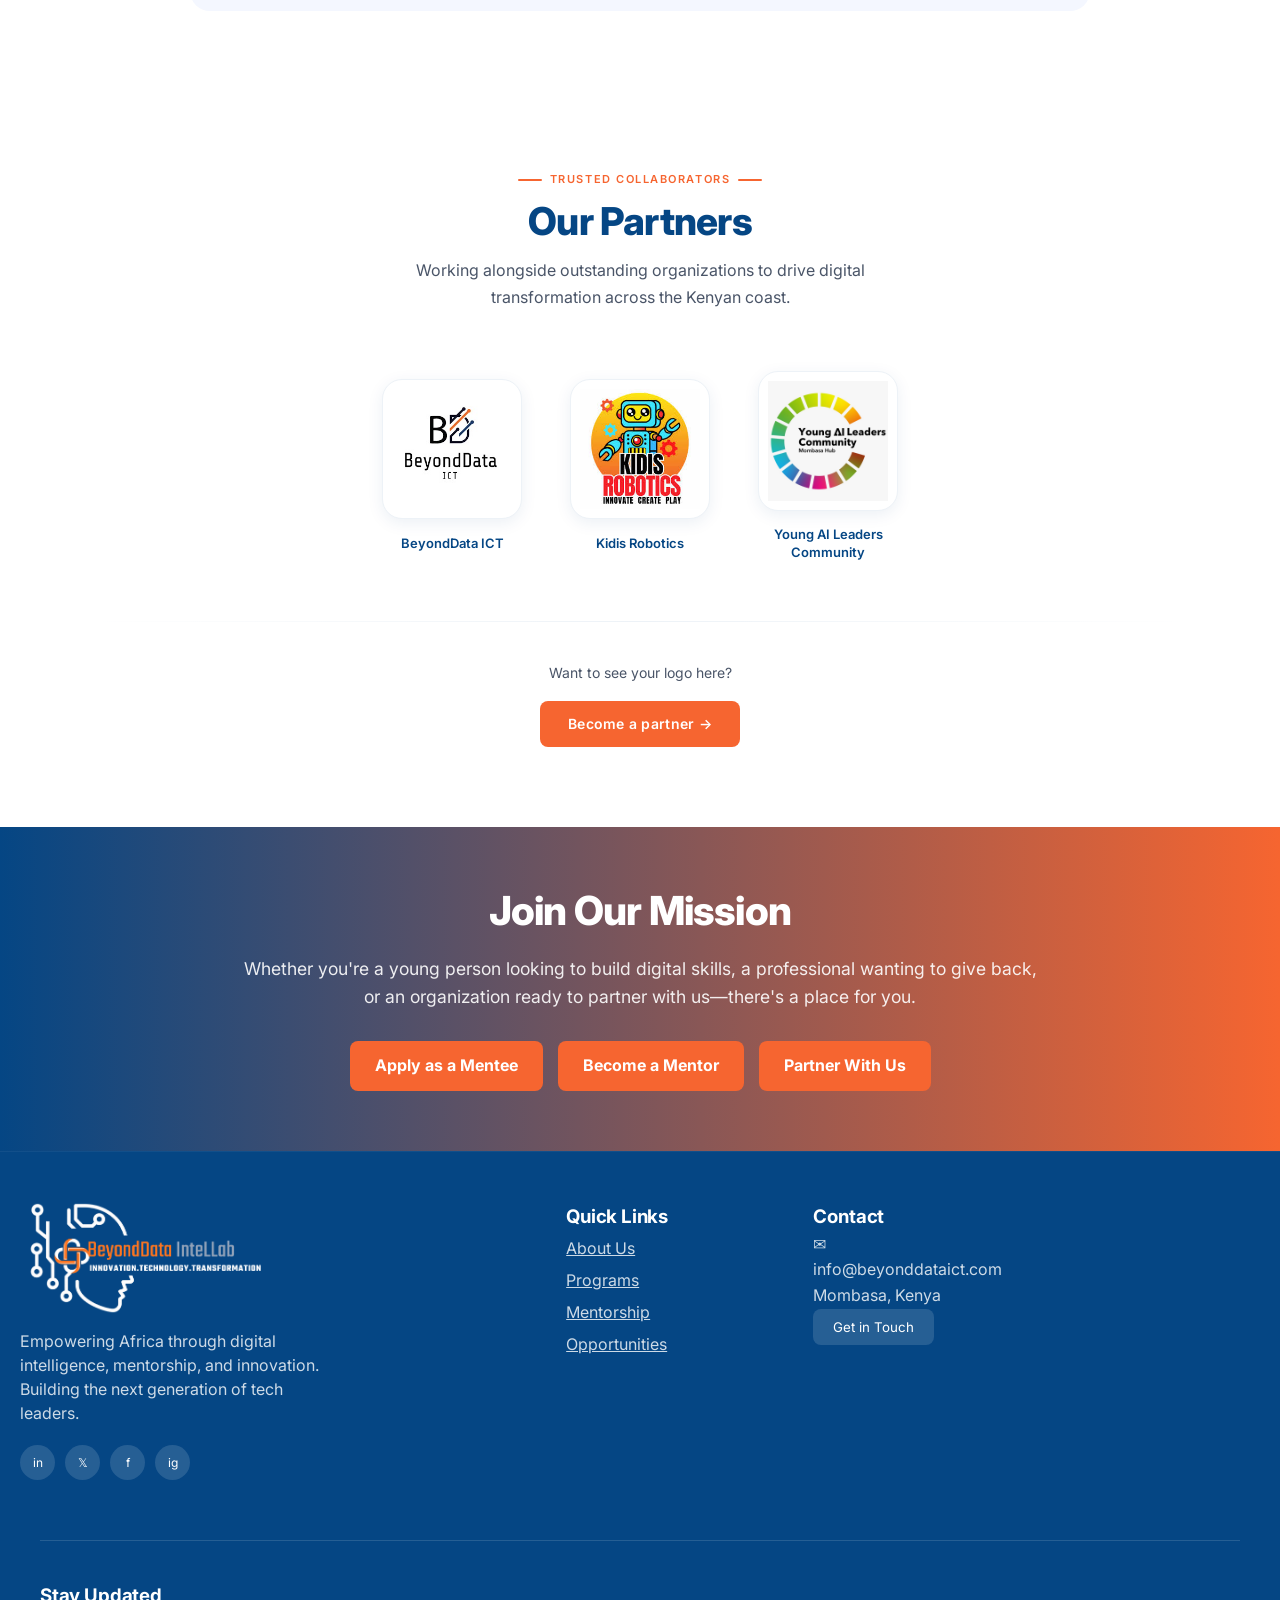
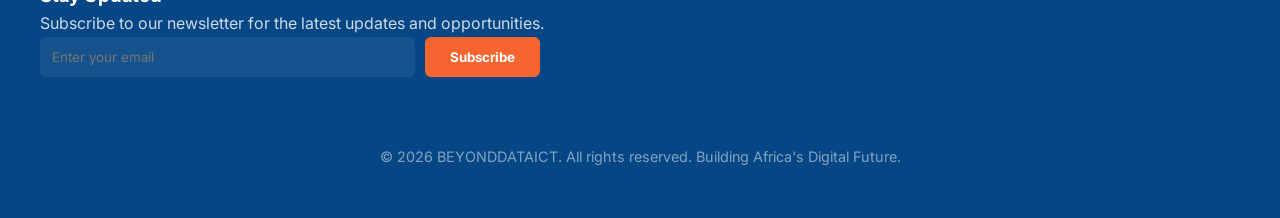
==== commit 5a06861c: "Ui edits" ====
--- a/about.html
+++ b/about.html
@@ -282,6 +282,9 @@
                 <li><a href="about.html" class="active">About</a></li>
                 <li><a href="programs.html">Programs</a></li>
                 <li><a href="mentorship.html">Mentorship</a></li>
+                <li>
+                    <a href="partnershipform.html">Partnerships </a>
+                </li>
                 <li><a href="opportunities.html">Opportunities</a></li>
                 <li><a href="contact.html">Contact</a></li>
             </ul>
@@ -295,6 +298,7 @@
             <a href="about.html" class="active">About</a>
             <a href="programs.html">Programs</a>
             <a href="mentorship.html">Mentorship</a>
+            <a href="partnershipform.html">Partnerships</a>
             <a href="opportunities.html">Opportunities</a>
             <a href="contact.html">Contact</a>
             <a href="application.html" class="mobile-apply " style="background: #f66530; color: #FFFFFF;">Apply Now</a>
@@ -434,14 +438,6 @@
                 <p style="color: #4a5568; line-height: 1.6; margin-bottom: 30px; max-width: 700px; margin-left: auto; margin-right: auto;">
                     Our mentors come from top tech companies, startups, NGOs, and academic institutions across Africa and beyond. They bring real-world experience, industry connections, and a passion for empowering the next generation.
                 </p>
-                <div class="partner-tags">
-                    <span style="background: white; padding: 10px 20px; border-radius: 50px; font-weight: 600; color: #0a1930; border: 1px solid #e2e8f0;">Google</span>
-                    <span style="background: white; padding: 10px 20px; border-radius: 50px; font-weight: 600; color: #0a1930; border: 1px solid #e2e8f0;">Microsoft</span>
-                    <span style="background: white; padding: 10px 20px; border-radius: 50px; font-weight: 600; color: #0a1930; border: 1px solid #e2e8f0;">Andela</span>
-                    <span style="background: white; padding: 10px 20px; border-radius: 50px; font-weight: 600; color: #0a1930; border: 1px solid #e2e8f0;">Flutterwave</span>
-                    <span style="background: white; padding: 10px 20px; border-radius: 50px; font-weight: 600; color: #0a1930; border: 1px solid #e2e8f0;">Safaricom</span>
-                    <span style="background: white; padding: 10px 20px; border-radius: 50px; font-weight: 600; color: #0a1930; border: 1px solid #e2e8f0;">Jumia</span>
-                </div>
             </div>
         </div>
     </section>
@@ -495,6 +491,7 @@
 
         </div>
     </section>
+
     <section style="background: linear-gradient(90deg, #054684, #f66530); padding: 60px 20px; text-align: center; color: white; font-family: sans-serif;">
         <div style="max-width: 800px; margin: 0 auto;">
             <h2 style="font-size: 2.5rem; margin-bottom: 20px; color: white;">Join Our Mission</h2>
--- a/styles.css
+++ b/styles.css
@@ -1,6 +1,7 @@
 /* ==========================================================================
    DESIGN SYSTEM & VARIABLES
    ========================================================================== */
+
 :root {
     --bg-dark: #0B132B;
     --blue-corp: #185FA5;
@@ -18,9 +19,11 @@
     --transition: all 0.3s cubic-bezier(0.16, 1, 0.3, 1);
 }
 
+
 /* ==========================================================================
    BASE RESET & UTILITIES
    ========================================================================== */
+
 * {
     margin: 0;
     padding: 0;
@@ -47,7 +50,9 @@
     padding: clamp(60px, 8vw, 100px) 0;
 }
 
+
 /* Responsive Grids */
+
 .grid-2 {
     display: grid;
     grid-template-columns: repeat(2, 1fr);
@@ -68,7 +73,8 @@
 }
 
 @media (max-width: 968px) {
-    .grid-2, .grid-3 {
+    .grid-2,
+    .grid-3 {
         grid-template-columns: 1fr;
         gap: 32px;
     }
@@ -87,7 +93,9 @@
     }
 }
 
+
 /* Typography Scale */
+
 h1 {
     font-size: clamp(2.25rem, 5vw, 3.5rem);
     font-weight: 800;
@@ -129,9 +137,11 @@
     line-height: 1.6;
 }
 
+
 /* ==========================================================================
    NAVIGATIONBAR & HAMBURGER LAYOUT
    ========================================================================== */
+
 .navbar {
     position: sticky;
     top: 0;
@@ -162,25 +172,30 @@
     display: inline-block;
     text-decoration: none;
     transition: opacity 0.3s ease;
-  }
-
-  .logo-block:hover {
+}
+
+.logo-block:hover {
     opacity: 0.8;
-  }
-
-  .logo-icon img {
+}
+
+.logo-icon img {
     max-width: 100%;
-    height: auto;      /* Keeps the aspect ratio perfect */
-    width: 250px;      /* Adjust as needed for your header */
+    height: auto;
+    /* Keeps the aspect ratio perfect */
+    width: 250px;
+    /* Adjust as needed for your header */
     display: block;
-  }
-
-  /* Responsive adjustment for mobile */
-  @media (max-width: 768px) {
+}
+
+
+/* Responsive adjustment for mobile */
+
+@media (max-width: 768px) {
     .logo-icon img {
-      width: 200px;    /* Slightly smaller on mobile */
-    }
-  }
+        width: 200px;
+        /* Slightly smaller on mobile */
+    }
+}
 
 .nav-links {
     display: flex;
@@ -198,7 +213,8 @@
     border-radius: 30px;
 }
 
-.nav-links a:hover, .nav-links a.active {
+.nav-links a:hover,
+.nav-links a.active {
     color: var(--blue-tech);
     background-color: var(--bg-light);
 }
@@ -230,7 +246,7 @@
         max-width: 300px;
         height: 100vh;
         background: var(--white);
-        box-shadow: -10px 0 30px rgba(0,0,0,0.05);
+        box-shadow: -10px 0 30px rgba(0, 0, 0, 0.05);
         flex-direction: column;
         justify-content: flex-start;
         padding: 100px 24px 40px 24px;
@@ -238,27 +254,21 @@
         transition: right 0.4s cubic-bezier(0.16, 1, 0.3, 1);
         z-index: 1001;
     }
-
     .nav-links.active {
         right: 0;
     }
-
     .menu-toggle {
         display: block;
     }
-
     .menu-toggle.active span:nth-child(1) {
         transform: translateY(7px) rotate(45deg);
     }
-
     .menu-toggle.active span:nth-child(2) {
         opacity: 0;
     }
-
     .menu-toggle.active span:nth-child(3) {
         transform: translateY(-7px) rotate(-45deg);
     }
-
     .nav-actions {
         display: none;
     }
@@ -280,9 +290,11 @@
     display: block;
 }
 
+
 /* ==========================================================================
    BUTTONS & BADGES
    ========================================================================== */
+
 .btn {
     display: inline-flex;
     align-items: center;
@@ -359,7 +371,7 @@
     color: #475569;
     font-size: 0.85rem;
     font-weight: 500;
-    box-shadow: 0 2px 10px rgba(0,0,0,0.02);
+    box-shadow: 0 2px 10px rgba(0, 0, 0, 0.02);
     margin-bottom: 24px;
 }
 
@@ -389,9 +401,11 @@
     }
 }
 
+
 /* ==========================================================================
    CARDS FRAMEWORK
    ========================================================================== */
+
 .card {
     background: var(--white);
     border: 1px solid rgba(15, 23, 42, 0.05);
@@ -450,7 +464,9 @@
     line-height: 1.6;
 }
 
+
 /* Stat Cards */
+
 .stat-container-grid {
     display: grid;
     grid-template-columns: repeat(4, 1fr);
@@ -493,7 +509,9 @@
     font-weight: 600;
 }
 
+
 /* Form Styles */
+
 .form-card {
     background: var(--white);
     border: 1px solid rgba(15, 23, 42, 0.06);
@@ -533,7 +551,9 @@
     box-shadow: 0 0 0 4px rgba(0, 98, 255, 0.08);
 }
 
+
 /* Footer layout */
+
 footer {
     background: #0F172A;
     color: #94A3B8;
@@ -588,4 +608,4 @@
         gap: 16px;
         text-align: center;
     }
-}
+}
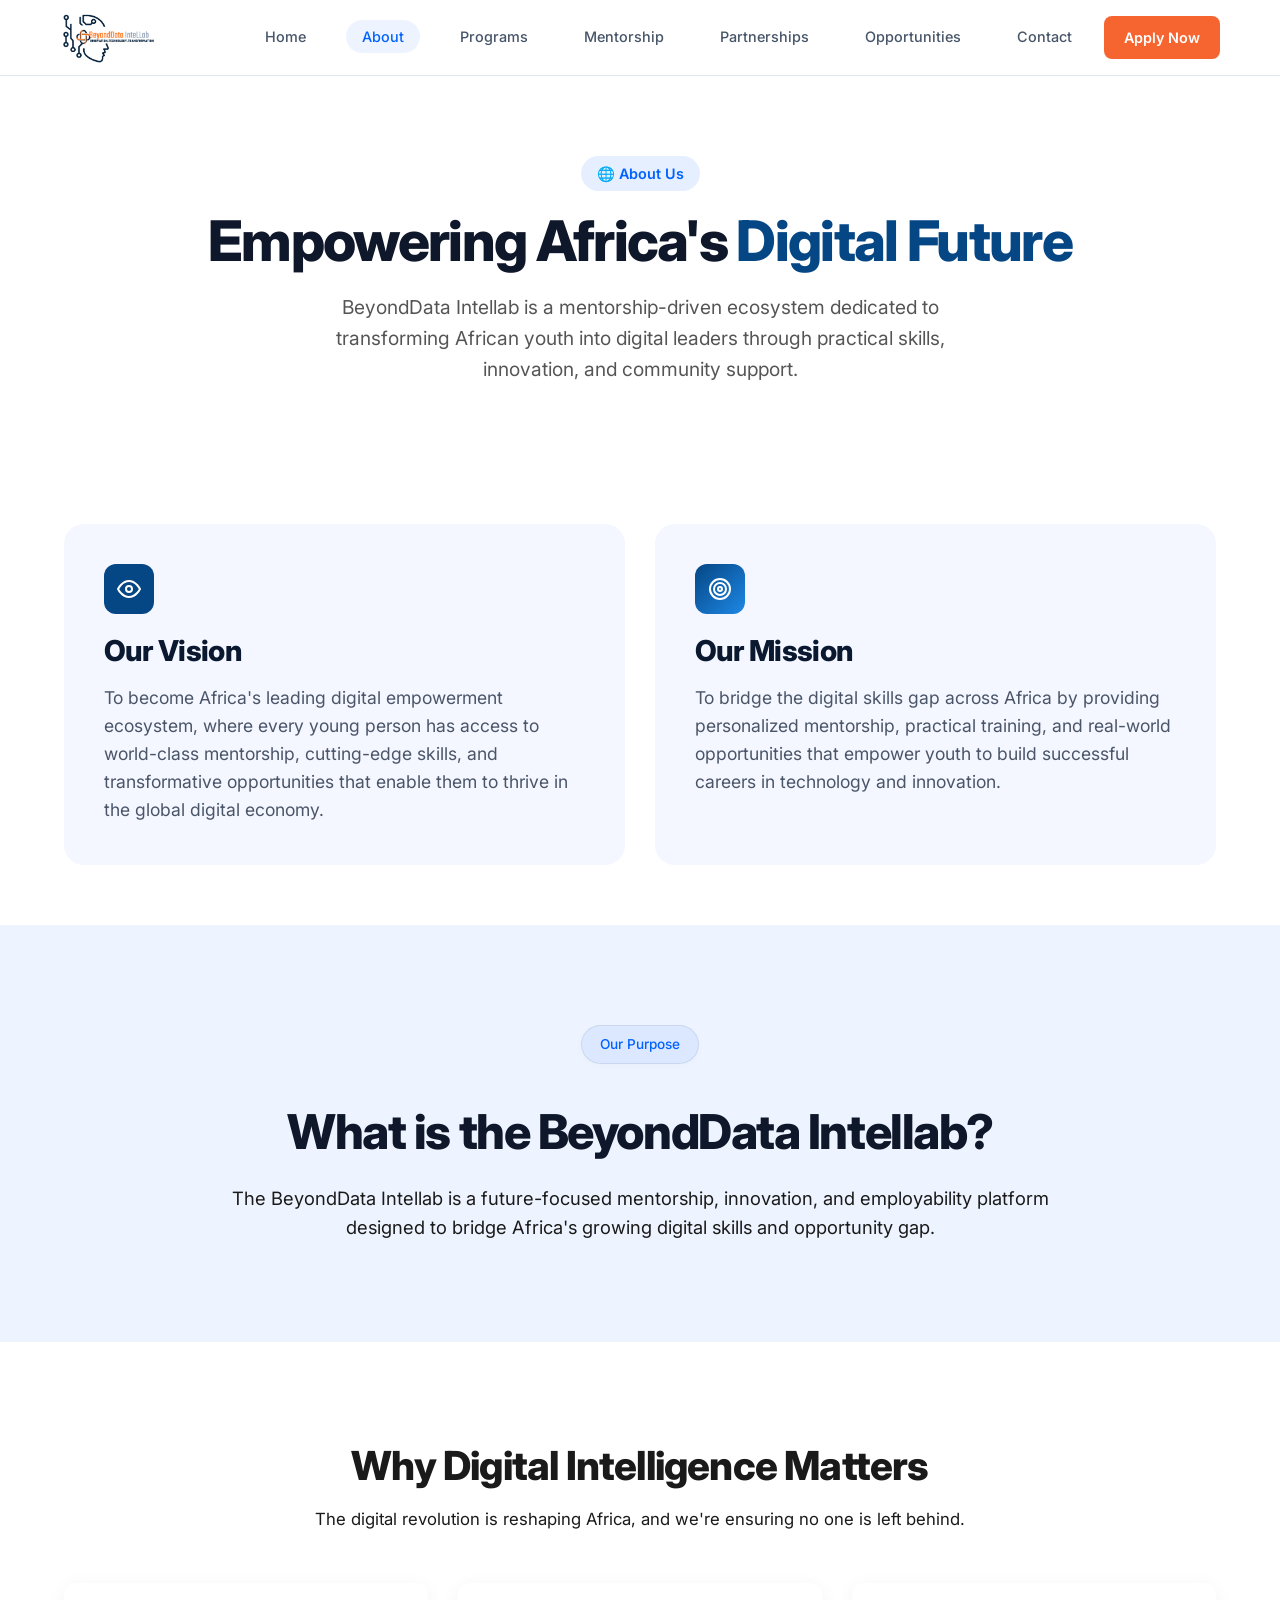
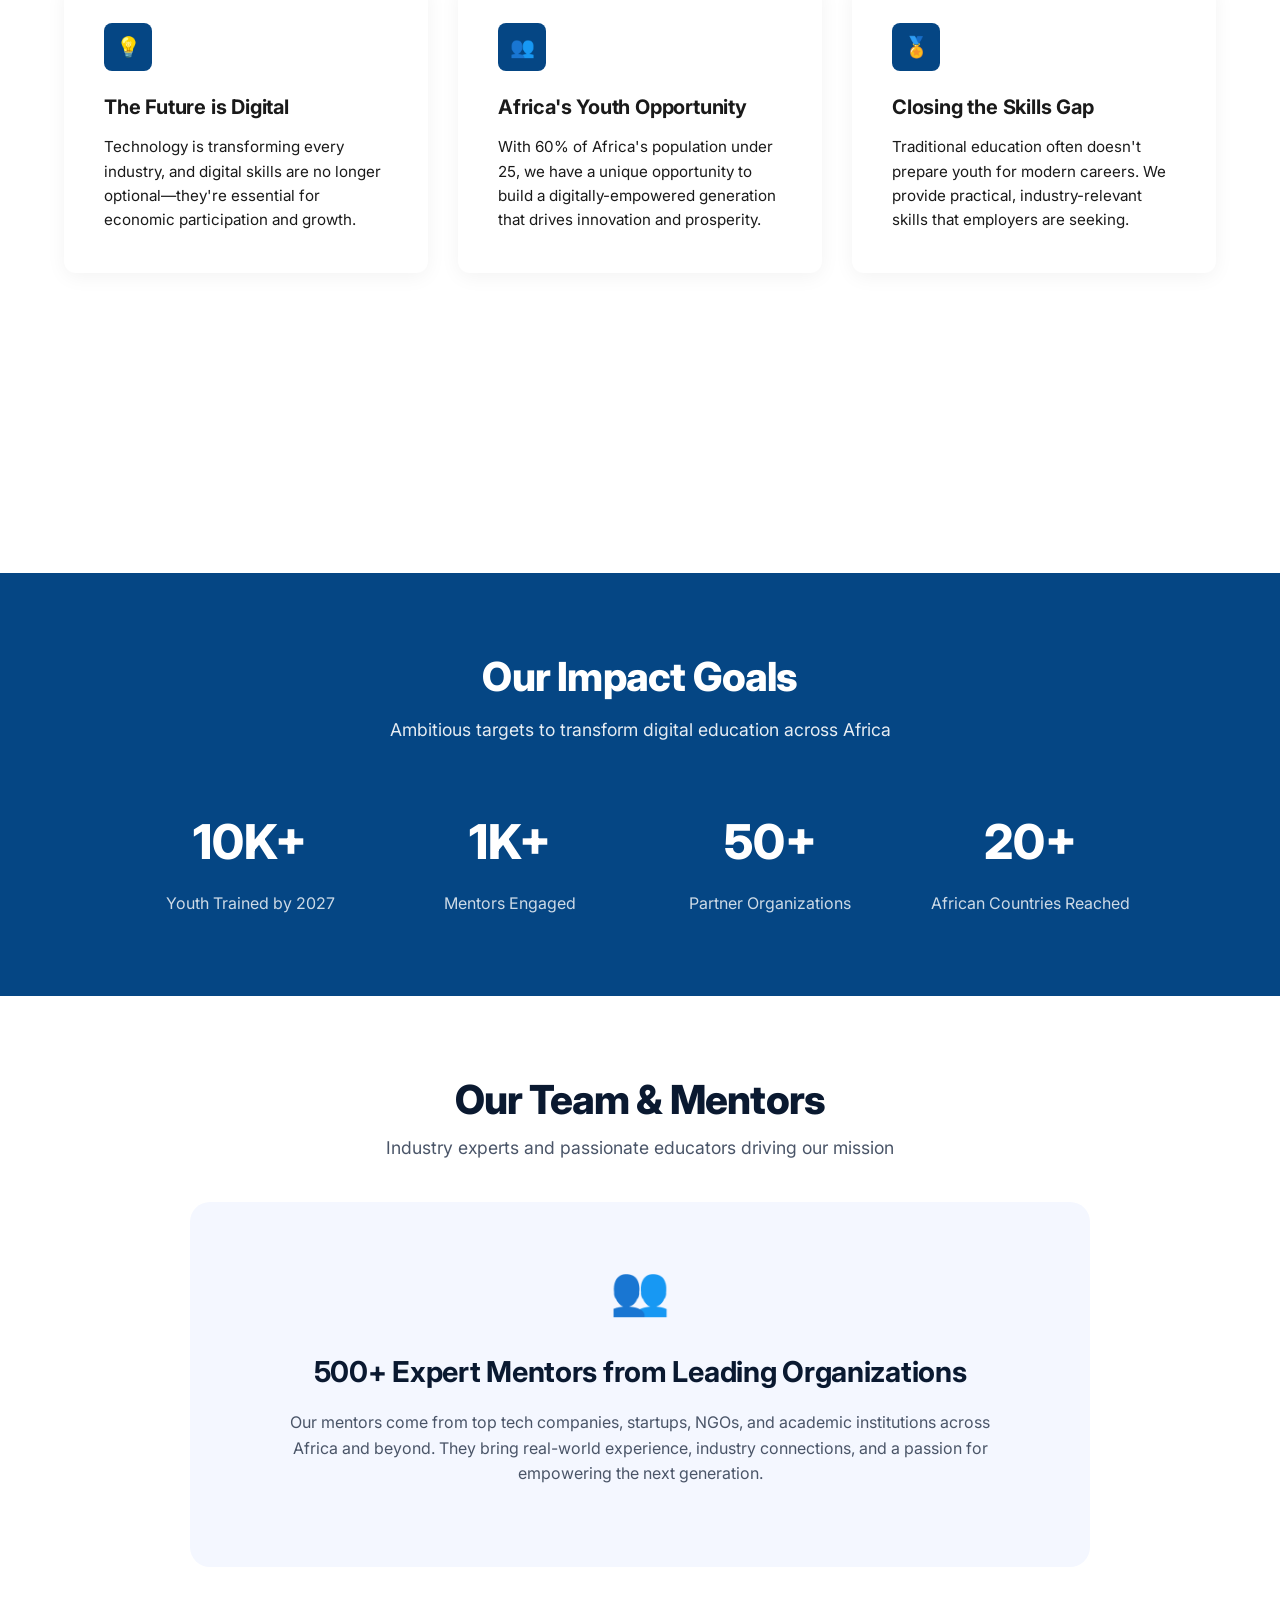
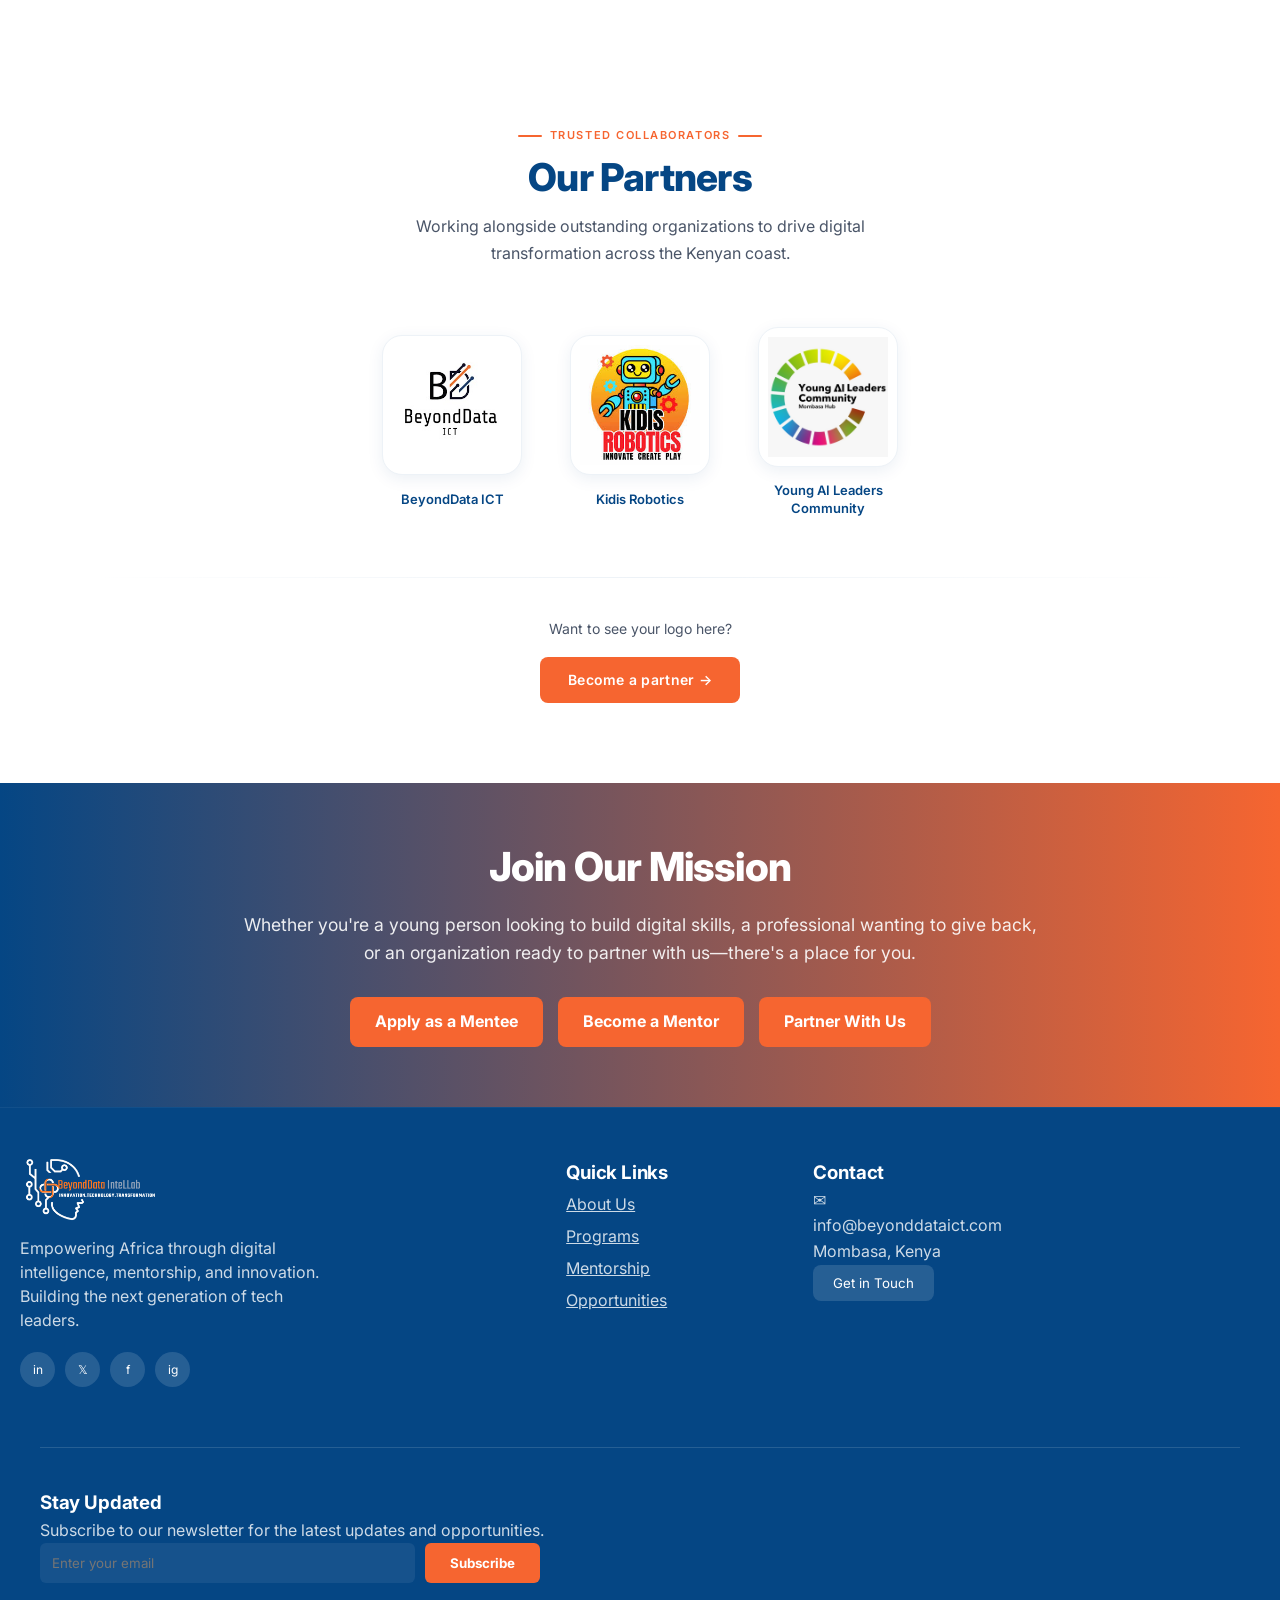
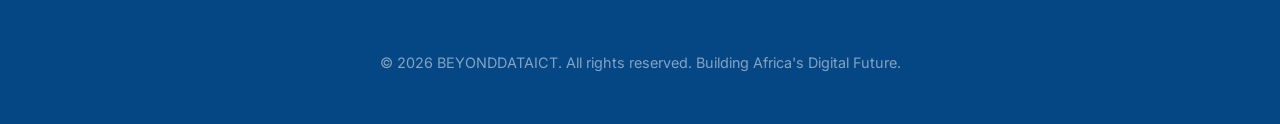
==== commit 502aa2c0: "Navbar fixed" ====
--- a/about.html
+++ b/about.html
@@ -23,7 +23,7 @@
             z-index: 100;
             background: #fff;
             border-bottom: 1px solid #E2E8F0;
-            padding: 16px 0;
+            padding: px 0;
         }
         
         .nav-container {
--- a/styles.css
+++ b/styles.css
@@ -150,7 +150,7 @@
     -webkit-backdrop-filter: blur(12px);
     border-bottom: 1px solid rgba(15, 23, 42, 0.05);
     z-index: 1000;
-    padding: 16px 0;
+    padding: 7px 0;
     transition: var(--transition);
 }
 
@@ -179,10 +179,10 @@
 }
 
 .logo-icon img {
-    max-width: 100%;
+    max-width: 70%;
     height: auto;
     /* Keeps the aspect ratio perfect */
-    width: 250px;
+    width: 200px;
     /* Adjust as needed for your header */
     display: block;
 }
